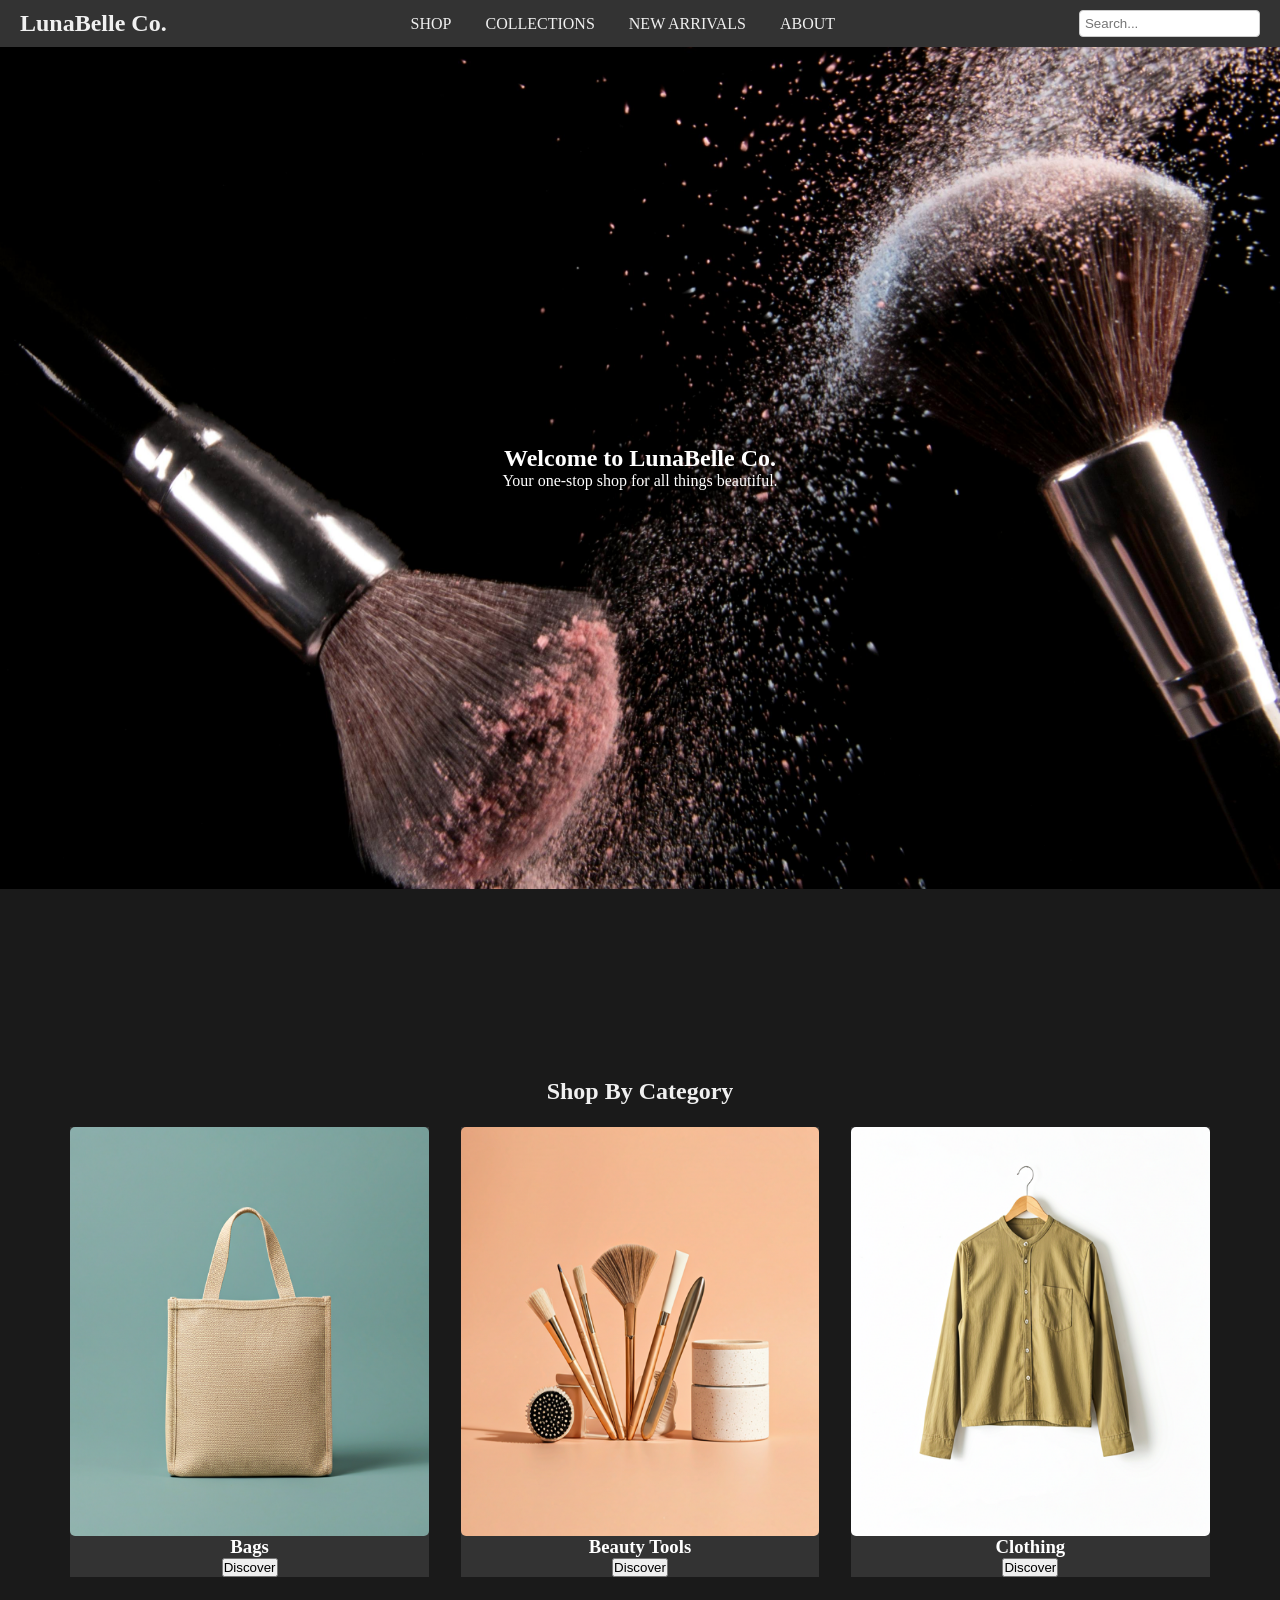
==== frontend/index.html @ 09c847c3 "Add initial HTML structure, styles, and images for LunaBelle Co. website" ====
<!DOCTYPE html>
<html lang="en">
<head>
    <meta charset="UTF-8">
    <meta name="viewport" content="width=device-width, initial-scale=1.0">
    <link rel="stylesheet" href="style.css">
    <title>LunaBelle Co.</title>
</head>
<body>

    <header>
        <nav>
            <div class="logo">LunaBelle Co.</div>
            <div class="navItems">
                <a href="#shop">SHOP</a>
                <a href="#">COLLECTIONS</a>
                <a href="#">NEW ARRIVALS</a>
                <a href="#">ABOUT</a>
            </div>
            <div class="searchCart">
                <div class="search">
                    <input type="text" placeholder="Search...">
                </div>

            </div>
        </nav>
    </header>
    <section id="hero-section">
        <h1>Welcome to LunaBelle Co.</h1>
        <p>Your one-stop shop for all things beautiful.</p>
    </section>
    <section id="shop">
        <div class="label">
            <h2>Shop By Category</h2>
        </div>
        <div class="categories">
            <div class="categoryCard1">
                <img src="src/category1.png" alt="">
                <div class="categoryDetails">
                    <h3>Bags</h3>
                    <button>Discover</button>

                </div>
            </div>
        
        
            <div class="categoryCard2">
                <img src="src/category2.png" alt="">
                <div class="categoryDetails">
                    <h3>Beauty Tools</h3>
                    <button>Discover</button>
                </div>
                

        </div>
       
            <div class="categoryCard3">
                <img src="src/category3.png" alt="">
                <div class="categoryDetails">
                    <h3>Clothing</h3>
                    <button>Discover</button>

                </div>
            </div>
        </div>
        
    </section>
    
</body>
</html>
---- frontend/style.css ----
*{
    margin: 0;
    padding: 0;
    box-sizing: border-box;
}
html{
    scroll-behavior: smooth;

}

header {
    background-color: #333;
    padding: 10px 20px;
    position: sticky;
    top: 0;
    z-index: 1000;
}

nav {
    display: flex;
    justify-content: space-between;
    align-items: center;
}

.logo {
    font-size: 24px;
    font-weight: bold;
    color: #f0f0f0;
}

.navItems a {
    margin: 0 15px;
    text-decoration: none;
    color: #f0f0f0;
}

.searchCart {
    display: flex;
    align-items: center;
}

.search input {
    padding: 5px;
    border: 1px solid #ccc;
    border-radius: 4px;
}
#hero-section {
    background-color: #f0f0f0;
    padding: 50px 20px;
    text-align: center;
    display: flex;
    flex-direction: column;
    justify-content: center;
    align-items: center;
    height: 93.5dvh;
    background-image: url(src/hero-bg.jpg);
    background-size: cover;
    background-position: center;
    color: white;
}
#shop{
    height: 100dvh;
    display: flex;
    flex-direction: column;
    flex-wrap: wrap;
    justify-content: center;
    align-items: center;
    background-color: #1A1A1A;
}
.label h2{
    color: #f0f0f0;
    display: flex;
    justify-content: start;
}
.categories{
    padding: 1.3rem;
    display: flex;
    align-items: center;
    justify-content: center;
    height: 55dvh;
    
}
.categoryCard1{
    display: flex;
    flex-direction: column;
    align-items: center;
    height: 50dvh;
    width: 28dvw;
    margin: 0 1rem;
    background-color: #333;
}
.categoryCard2{
    display: flex;
    align-items: center;
    flex-direction: column;
    height: 50dvh;
    width: 28dvw;
    margin: 0 1rem;
    background-color: #333;
}
.categoryCard3{
    display: flex;
    flex-direction: column;
    align-items: center;
    height: 50dvh;
    width: 28dvw;
    margin: 0 1rem;
    background-color: #333;
}
.categoryCard1 img, .categoryCard2 img, .categoryCard3 img{
    width: 28dvw;
    height: 60dvh;
    
   
    border-radius: 5px;
}
.categoryDetails{
    display: flex;
    flex-direction: column;
    align-items: center;
    justify-content: center;
    color: white;
    text-align: center;
    z-index: 10;
}
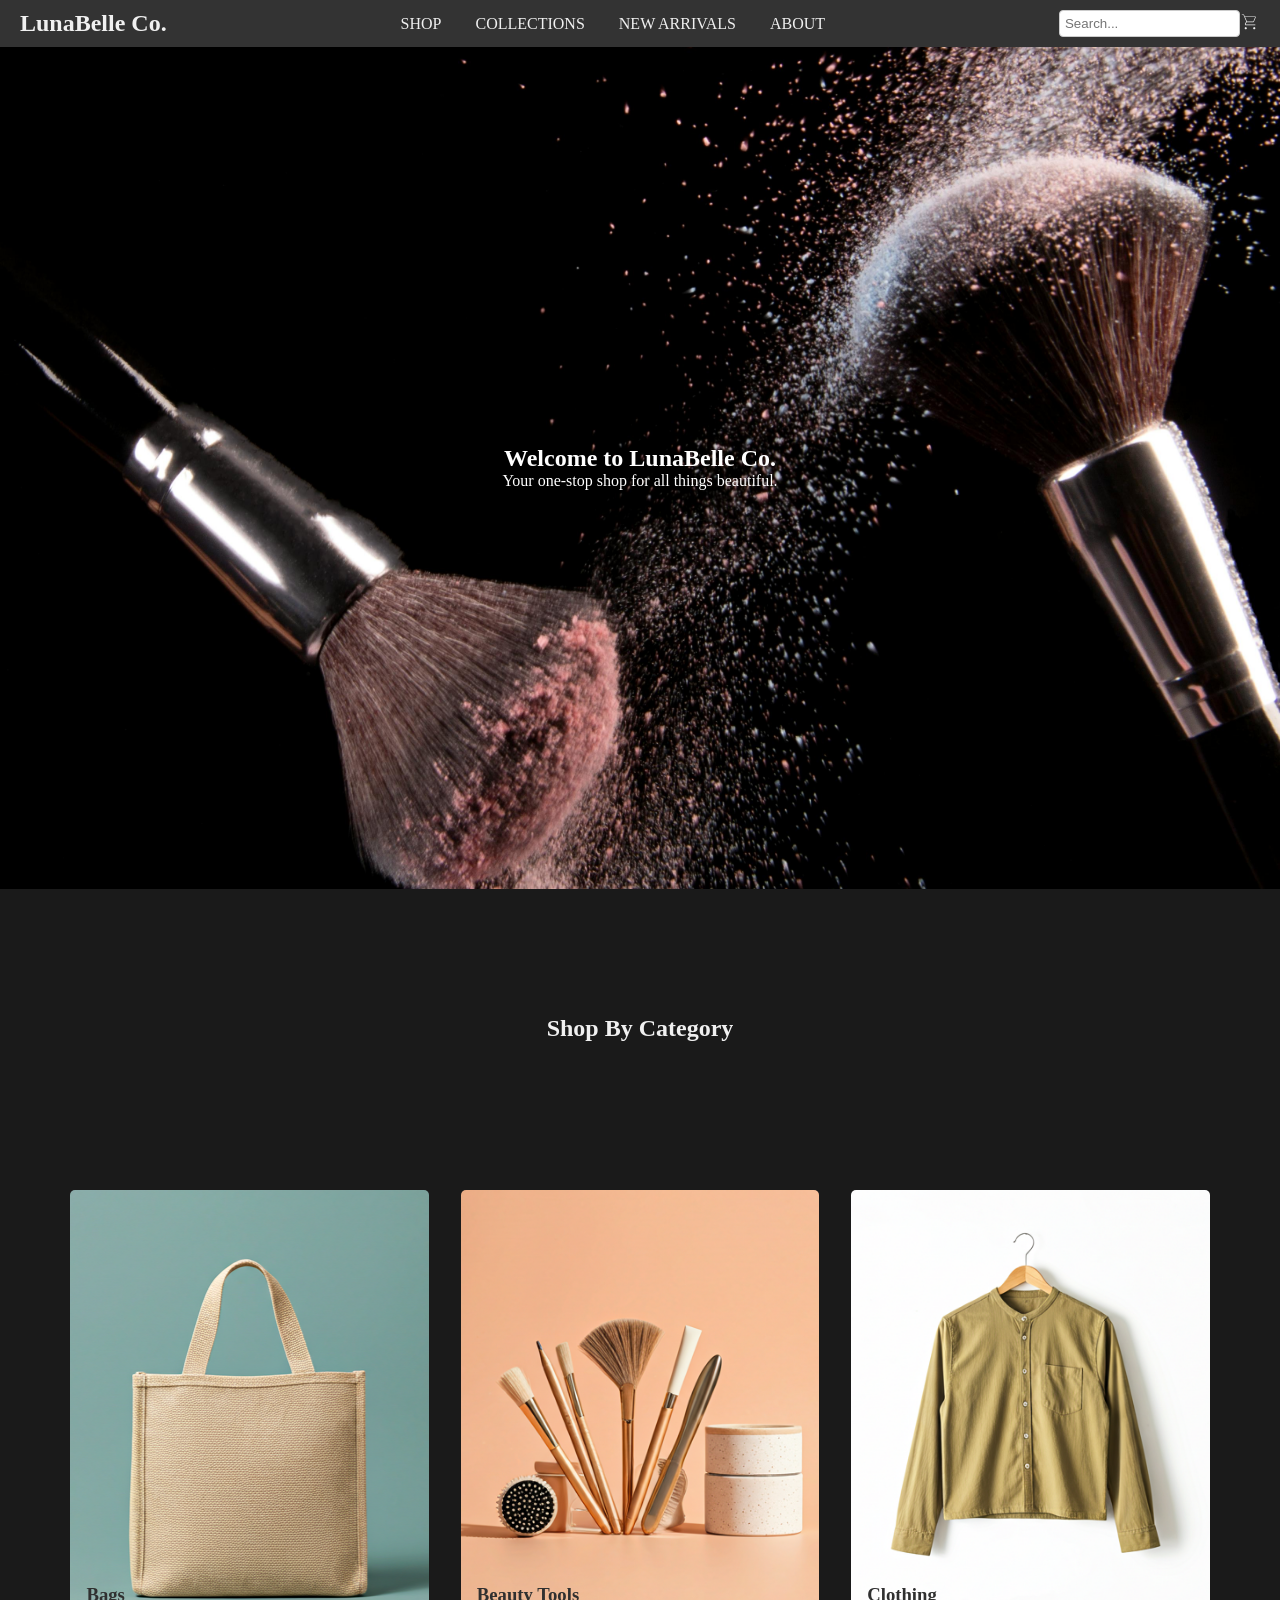
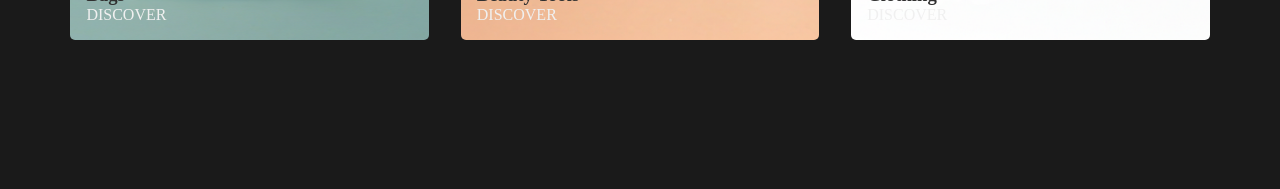
==== commit cc04a454: "categories" ====
--- a/frontend/index.html
+++ b/frontend/index.html
@@ -21,6 +21,7 @@
                 <div class="search">
                     <input type="text" placeholder="Search...">
                 </div>
+                <div class="cart"><img src="src/icons/cart.svg" alt=""></div>
 
             </div>
         </nav>
@@ -35,30 +36,30 @@
         </div>
         <div class="categories">
             <div class="categoryCard1">
-                <img src="src/category1.png" alt="">
+                <!--<img src="src/category1.png" alt="">-->
                 <div class="categoryDetails">
                     <h3>Bags</h3>
-                    <button>Discover</button>
+                    <a href="#">DISCOVER</a>
 
                 </div>
             </div>
         
         
             <div class="categoryCard2">
-                <img src="src/category2.png" alt="">
+                <!--<img src="src/category2.png" alt="">-->
                 <div class="categoryDetails">
                     <h3>Beauty Tools</h3>
-                    <button>Discover</button>
+                    <a href="#">DISCOVER</a>
                 </div>
                 
 
         </div>
        
             <div class="categoryCard3">
-                <img src="src/category3.png" alt="">
+                <!--<img src="src/category3.png" alt="">-->
                 <div class="categoryDetails">
                     <h3>Clothing</h3>
-                    <button>Discover</button>
+                    <a href="#">DISCOVER</a>
 
                 </div>
             </div>
--- a/frontend/style.css
+++ b/frontend/style.css
@@ -2,6 +2,48 @@
     margin: 0;
     padding: 0;
     box-sizing: border-box;
+}
+:root {
+    /* ===== PRIMARY BACKGROUND ===== */
+    --color-bg-main: #121212;
+    --color-bg-secondary: #1A1A1A;
+    --color-bg-card: #202020;
+
+    /* ===== TEXT COLORS ===== */
+    --color-text-primary: #F5F5F5;
+    --color-text-secondary: #CCCCCC;
+    --color-text-muted: #888888;
+
+    /* ===== BRAND COLORS ===== */
+    --color-primary: #B76E79;
+    /* Rose Gold */
+    --color-primary-light: #D8A7B1;
+    /* Dusty Pink */
+    --color-secondary: #A78BFA;
+    /* Lavender */
+
+    /* ===== ACCENTS ===== */
+    --color-accent-gold: #E5C07B;
+    /* Champagne Gold */
+    --color-accent-plum: #2A1E2F;
+
+    /* ===== UI ELEMENTS ===== */
+    --color-border: #2A2A2A;
+    --color-input-bg: #1A1A1A;
+    --color-hover: #2C2C2C;
+
+    /* ===== STATUS COLORS ===== */
+    --color-success: #4CAF50;
+    --color-error: #F44336;
+    --color-warning: #FFC107;
+
+    /* ===== SHADOWS ===== */
+    --shadow-soft: 0 4px 20px rgba(0, 0, 0, 0.4);
+    --shadow-glow: 0 0 10px rgba(183, 110, 121, 0.5);
+
+    /* ===== TRANSITIONS ===== */
+    --transition-fast: 0.2s ease;
+    --transition-smooth: 0.3s ease;
 }
 html{
     scroll-behavior: smooth;
@@ -63,7 +105,7 @@
     display: flex;
     flex-direction: column;
     flex-wrap: wrap;
-    justify-content: center;
+    justify-content: space-evenly;
     align-items: center;
     background-color: #1A1A1A;
 }
@@ -82,44 +124,70 @@
 }
 .categoryCard1{
     display: flex;
-    flex-direction: column;
-    align-items: center;
+    align-items: flex-end;
+    padding: 1rem;
     height: 50dvh;
     width: 28dvw;
     margin: 0 1rem;
     background-color: #333;
+    border-radius: 5px;
+    background-image: url(src/category1.png);
+    background-position: center;
+}
+.categoryCard1:hover {
+    transform: scale(1.05);
 }
 .categoryCard2{
     display: flex;
-    align-items: center;
-    flex-direction: column;
+    align-items: flex-end;
+    padding: 1rem;
     height: 50dvh;
     width: 28dvw;
     margin: 0 1rem;
     background-color: #333;
+    border-radius: 5px;
+    background-image: url(src/category2.png);
+    background-position: center;
+    background-size: cover;
 }
+.categoryCard2:hover {
+    transform: scale(1.05);
+}
+
 .categoryCard3{
     display: flex;
-    flex-direction: column;
-    align-items: center;
+    align-items: flex-end;
+    padding: 1rem;
     height: 50dvh;
     width: 28dvw;
     margin: 0 1rem;
     background-color: #333;
+    border-radius: 5px;
+    background-image: url(src/category3.png);
+    background-position: center;
+    background-size: cover;
 }
+.categoryCard3:hover {
+    transform: scale(1.05);
+}
+
 .categoryCard1 img, .categoryCard2 img, .categoryCard3 img{
     width: 28dvw;
     height: 60dvh;
-    
-   
     border-radius: 5px;
 }
 .categoryDetails{
     display: flex;
     flex-direction: column;
-    align-items: center;
-    justify-content: center;
-    color: white;
-    text-align: center;
+    align-items: start;
+    justify-content: end;
+    color: #303030;
+    text-align: start;
     z-index: 10;
+    font-size: 16px;
+}
+.categoryDetails a{
+    color: #f0f0f0;
+    text-decoration: none;
+
 }
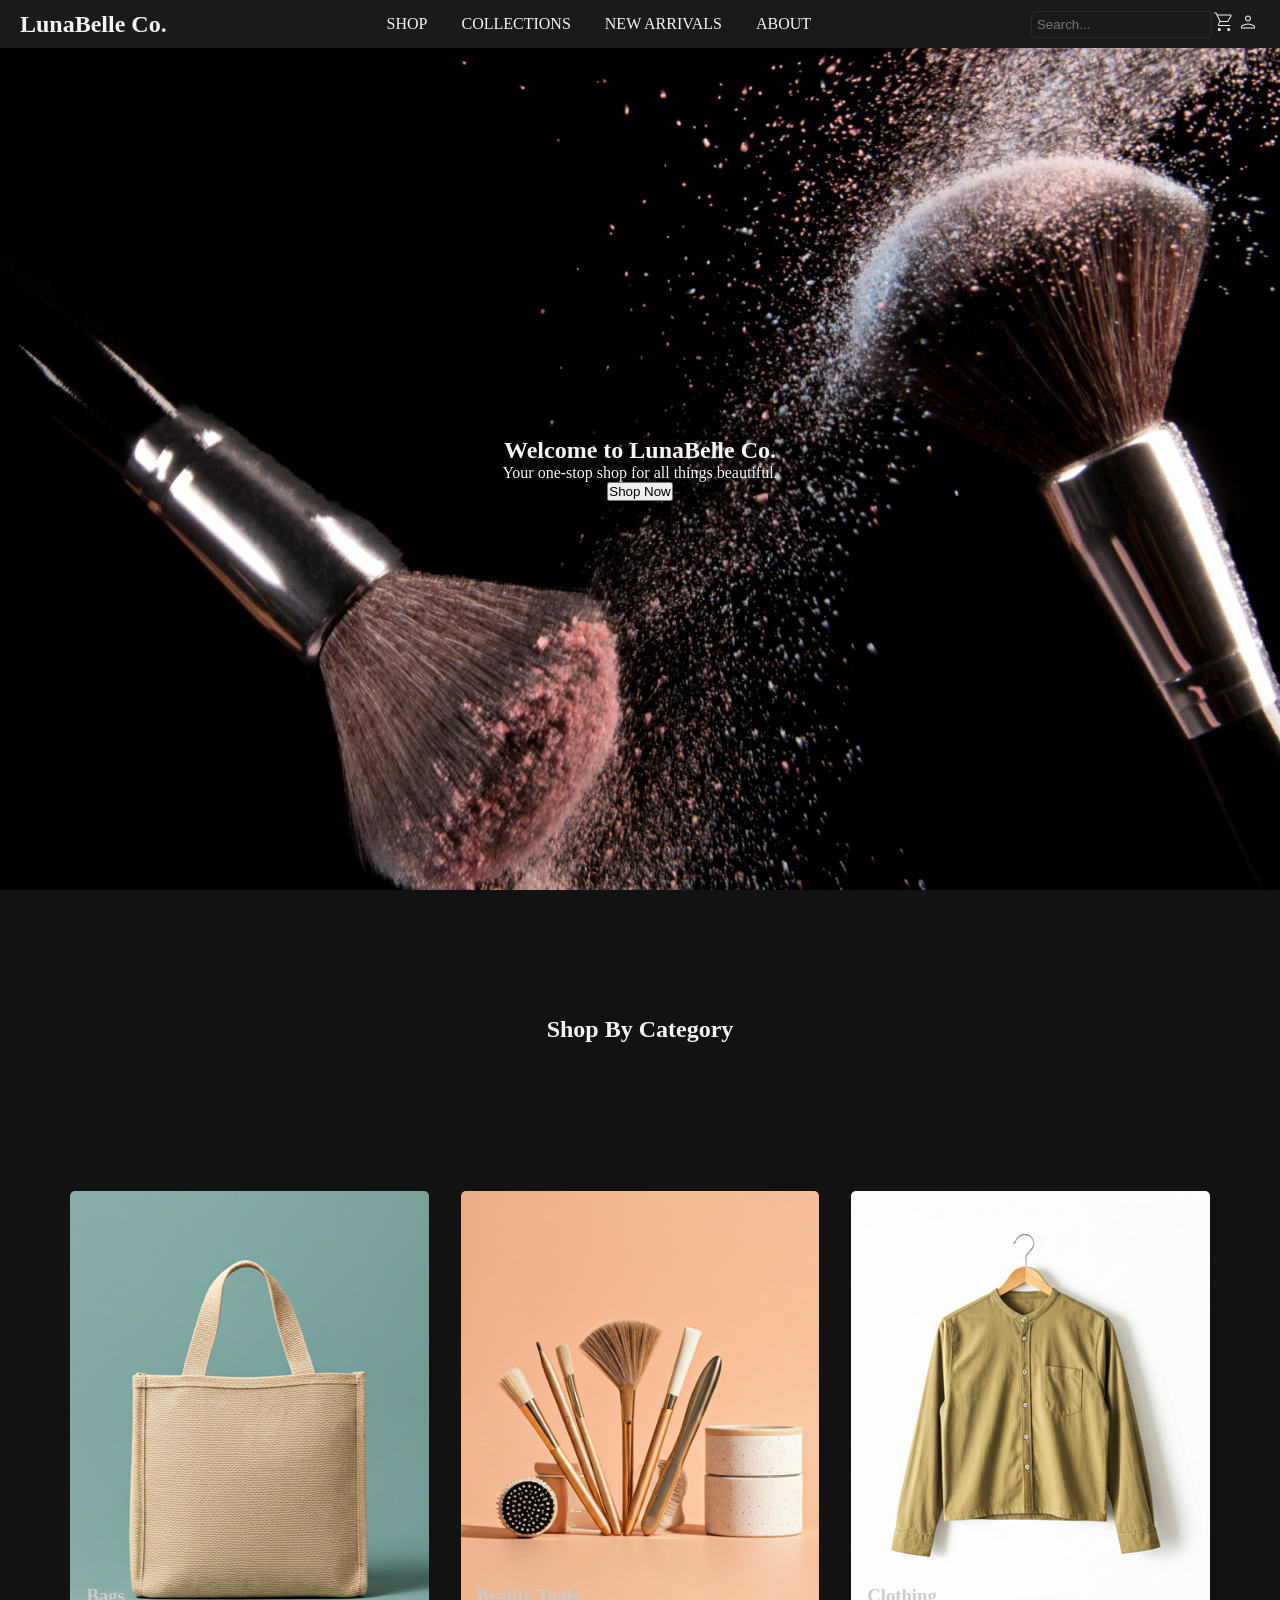
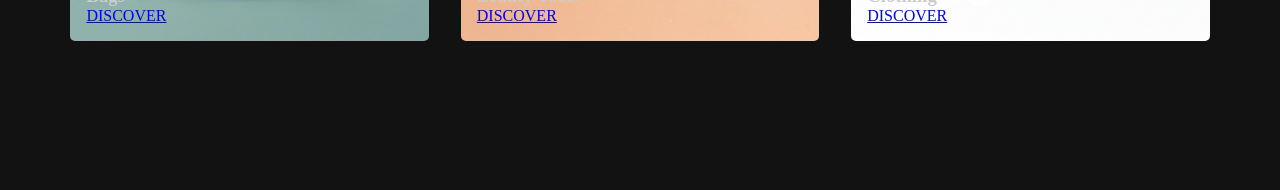
==== commit 8a137a5d: "Enhance navigation and user interface by adding profile and cart icons, a "Shop Now" button, and imp" ====
--- a/frontend/index.html
+++ b/frontend/index.html
@@ -21,7 +21,16 @@
                 <div class="search">
                     <input type="text" placeholder="Search...">
                 </div>
-                <div class="cart"><img src="src/icons/cart.svg" alt=""></div>
+                <div class="cart">
+                    <a href="#">
+                        <img src="src/icons/cart.svg" alt="">
+                    </a>
+                </div>
+                <div class="profile">
+                    <a href="#">
+                        <img src="src/icons/profile.svg" alt="">
+                    </a>
+                </div>
 
             </div>
         </nav>
@@ -29,6 +38,7 @@
     <section id="hero-section">
         <h1>Welcome to LunaBelle Co.</h1>
         <p>Your one-stop shop for all things beautiful.</p>
+        <button id="shopNow">Shop Now</button>
     </section>
     <section id="shop">
         <div class="label">
--- a/frontend/style.css
+++ b/frontend/style.css
@@ -1,8 +1,9 @@
-*{
+* {
     margin: 0;
     padding: 0;
     box-sizing: border-box;
 }
+
 :root {
     /* ===== PRIMARY BACKGROUND ===== */
     --color-bg-main: #121212;
@@ -42,16 +43,16 @@
     --shadow-glow: 0 0 10px rgba(183, 110, 121, 0.5);
 
     /* ===== TRANSITIONS ===== */
-    --transition-fast: 0.2s ease;
-    --transition-smooth: 0.3s ease;
-}
-html{
+    --transition-fast: 0.2s ease-in-out;
+    --transition-smooth: 0.3s ease-in-out;
+}
+
+html {
     scroll-behavior: smooth;
-
 }
 
 header {
-    background-color: #333;
+    background-color: var(--color-bg-secondary);
     padding: 10px 20px;
     position: sticky;
     top: 0;
@@ -67,13 +68,13 @@
 .logo {
     font-size: 24px;
     font-weight: bold;
-    color: #f0f0f0;
+    color: var(--color-text-primary);
 }
 
 .navItems a {
     margin: 0 15px;
     text-decoration: none;
-    color: #f0f0f0;
+    color: var(--color-text-primary);
 }
 
 .searchCart {
@@ -83,11 +84,14 @@
 
 .search input {
     padding: 5px;
-    border: 1px solid #ccc;
+    border: 1px solid var(--color-border);
     border-radius: 4px;
-}
+    background-color: var(--color-input-bg);
+    color: var(--color-text-primary);
+}
+
 #hero-section {
-    background-color: #f0f0f0;
+    background-color: var(--color-bg-main);
     padding: 50px 20px;
     text-align: center;
     display: flex;
@@ -98,96 +102,336 @@
     background-image: url(src/hero-bg.jpg);
     background-size: cover;
     background-position: center;
-    color: white;
-}
-#shop{
+    color: var(--color-text-primary);
+}
+
+#shop {
     height: 100dvh;
     display: flex;
     flex-direction: column;
     flex-wrap: wrap;
     justify-content: space-evenly;
     align-items: center;
-    background-color: #1A1A1A;
-}
-.label h2{
-    color: #f0f0f0;
+    background-color: var(--color-bg-main);
+}
+
+.label h2 {
+    color: var(--color-text-primary);
     display: flex;
     justify-content: start;
 }
-.categories{
+
+.categories {
     padding: 1.3rem;
     display: flex;
     align-items: center;
     justify-content: center;
     height: 55dvh;
-    
-}
-.categoryCard1{
+
+}
+
+.categoryCard1 {
     display: flex;
     align-items: flex-end;
     padding: 1rem;
     height: 50dvh;
     width: 28dvw;
     margin: 0 1rem;
-    background-color: #333;
+    background-color: var(--color-bg-card);
     border-radius: 5px;
     background-image: url(src/category1.png);
     background-position: center;
 }
+
 .categoryCard1:hover {
     transform: scale(1.05);
-}
-.categoryCard2{
+    transition: var(--transition-smooth);
+}
+
+.categoryCard2 {
     display: flex;
     align-items: flex-end;
     padding: 1rem;
     height: 50dvh;
     width: 28dvw;
     margin: 0 1rem;
-    background-color: #333;
+    background-color: var(--color-bg-card);
     border-radius: 5px;
     background-image: url(src/category2.png);
     background-position: center;
     background-size: cover;
 }
+
 .categoryCard2:hover {
     transform: scale(1.05);
-}
-
-.categoryCard3{
+    transition: var(--transition-smooth);
+}
+
+.categoryCard3 {
     display: flex;
     align-items: flex-end;
     padding: 1rem;
     height: 50dvh;
     width: 28dvw;
     margin: 0 1rem;
-    background-color: #333;
+    background-color: var(--color-bg-card);
     border-radius: 5px;
     background-image: url(src/category3.png);
     background-position: center;
     background-size: cover;
 }
+
 .categoryCard3:hover {
     transform: scale(1.05);
-}
-
-.categoryCard1 img, .categoryCard2 img, .categoryCard3 img{
+    transition: var(--transition-smooth);
+}
+
+.categoryCard1 img,
+.categoryCard2 img,
+.categoryCard3 img {
     width: 28dvw;
     height: 60dvh;
     border-radius: 5px;
 }
-.categoryDetails{
+
+.categoryDetails {
     display: flex;
     flex-direction: column;
     align-items: start;
     justify-content: end;
-    color: #303030;
+    color: var(--color-text-secondary);
     text-align: start;
     z-index: 10;
-    font-size: 16px;
+    font-size: 16 px;
+    * {
+        margin: 0;
+        padding: 0;
+        box-sizing: border-box;
+    }
+
+    :root {
+        /* ===== PRIMARY BACKGROUND ===== */
+        --color-bg-main: #121212;
+        --color-bg-secondary: #1A1A1A;
+        --color-bg-card: #202020;
+
+        /* ===== TEXT COLORS ===== */
+        --color-text-primary: #F5F5F5;
+        --color-text-secondary: #CCCCCC;
+        --color-text-muted: #888888;
+
+        /* ===== BRAND COLORS ===== */
+        --color-primary: #B76E79;
+        /* Rose Gold */
+        --color-primary-light: #D8A7B1;
+        /* Dusty Pink */
+        --color-secondary: #A78BFA;
+        /* Lavender */
+
+        /* ===== ACCENTS ===== */
+        --color-accent-gold: #E5C07B;
+        /* Champagne Gold */
+        --color-accent-plum: #2A1E2F;
+
+        /* ===== UI ELEMENTS ===== */
+        --color-border: #2A2A2A;
+        --color-input-bg: #1A1A1A;
+        --color-hover: #2C2C2C;
+
+        /* ===== STATUS COLORS ===== */
+        --color-success: #4CAF50;
+        --color-error: #F44336;
+        --color-warning: #FFC107;
+
+        /* ===== SHADOWS ===== */
+        --shadow-soft: 0 4px 20px rgba(0, 0, 0, 0.4);
+        --shadow-glow: 0 0 10px rgba(183, 110, 121, 0.5);
+
+        /* ===== TRANSITIONS ===== */
+        --transition-fast: 0.2s ease-in-out;
+        --transition-smooth: 0.3s ease-in-out;
+    }
+
+    
+    html {
+        scroll-behavior: smooth;
+    }
+
+    header {
+        background-color: var(--color-bg-secondary);
+        padding: 10px 20px;
+        position: sticky;
+        top: 0;
+        z-index: 1000;
+    }
+
+    nav {
+        display: flex;
+        justify-content: space-between;
+        align-items: center;
+        width: 100%;
+    }
+
+    .logo {
+        font-size: 24px;
+        font-weight: bold;
+        color: var(--color-text-primary);
+    }
+
+    .navItems a {
+        margin: 0 15px;
+        text-decoration: none;
+        color: var(--color-text-primary);
+    }
+
+    .searchCart {
+        display: flex;
+        align-items: center;
+        justify-content: center;
+       
+    }
+    
+
+    .search input {
+        padding: 5px;
+        border: 1px solid var(--color-border);
+        border-radius: 4px;
+        background-color: var(--color-input-bg);
+        color: var(--color-text-primary);
+        width: 200px;
+    }
+
+    #hero-section {
+        background-color: var(--color-bg-main);
+        padding: 50px 20px;
+        text-align: center;
+        display: flex;
+        flex-direction: column;
+        justify-content: center;
+        align-items: center;
+        height: 93.5dvh;
+        background-image: url(src/hero-bg.jpg);
+        background-size: cover;
+        background-position: center;
+        color: var(--color-text-primary);
+    }
+    #shopNow{
+        background-color: var(--color-accent-gold);
+        color: var(--color-text-primary);
+        border: none;
+        border-radius: 5px;
+        padding: 12px 24px;
+        font-size: 16px;
+        cursor: pointer;
+        transition: background-color var(--transition-fast);
+    }
+
+    #shopNow:hover {
+        background-color: var(--color-primary-light);
+    }
+
+    #shop {
+        height: 100dvh;
+        display: flex;
+        flex-direction: column;
+        flex-wrap: wrap;
+        justify-content: space-evenly;
+        align-items: center;
+        background-color: var(--color-bg-main);
+    }
+
+    .label h2 {
+        color: var(--color-text-primary);
+        display: flex;
+        justify-content: start;
+    }
+
+    .categories {
+        padding: 1.3rem;
+        display: flex;
+        align-items: center;
+        justify-content: center;
+        height: 55dvh;
+
+    }
+
+    .categoryCard1 {
+        display: flex;
+        align-items: flex-end;
+        padding: 1rem;
+        height: 50dvh;
+        width: 28dvw;
+        margin: 0 1rem;
+        background-color: var(--color-bg-card);
+        border-radius: 5px;
+        background-image: url(src/category1.png);
+        background-position: center;
+    }
+
+    .categoryCard1:hover {
+        transform: scale(1.05);
+        transition: var(--transition-smooth);
+    }
+
+    .categoryCard2 {
+        display: flex;
+        align-items: flex-end;
+        padding: 1rem;
+        height: 50dvh;
+        width: 28dvw;
+        margin: 0 1rem;
+        background-color: var(--color-bg-card);
+        border-radius: 5px;
+        background-image: url(src/category2.png);
+        background-position: center;
+        background-size: cover;
+    }
+
+    .categoryCard2:hover {
+        transform: scale(1.05);
+        transition: var(--transition-smooth);
+    }
+
+    .categoryCard3 {
+        display: flex;
+        align-items: flex-end;
+        padding: 1rem;
+        height: 50dvh;
+        width: 28dvw;
+        margin: 0 1rem;
+        background-color: var(--color-bg-card);
+        border-radius: 5px;
+        background-image: url(src/category3.png);
+        background-position: center;
+        background-size: cover;
+    }
+
+    .categoryCard3:hover {
+        transform: scale(1.05);
+        transition: var(--transition-smooth);
+    }
+
+    .categoryCard1 img,
+    .categoryCard2 img,
+    .categoryCard3 img {
+        width: 28dvw;
+        height: 60dvh;
+        border-radius: 5px;
+    }
+
+    .categoryDetails {
+        display: flex;
+        flex-direction: column;
+        align-items: start;
+        justify-content: end;
+        color: var(--color-text-secondary);
+        text-align: start;
+        z-index: 10;
+        font-size: 16px;
 }
 .categoryDetails a{
-    color: #f0f0f0;
+    color: var(--color-text-muted);
     text-decoration: none;
 
+}
 }
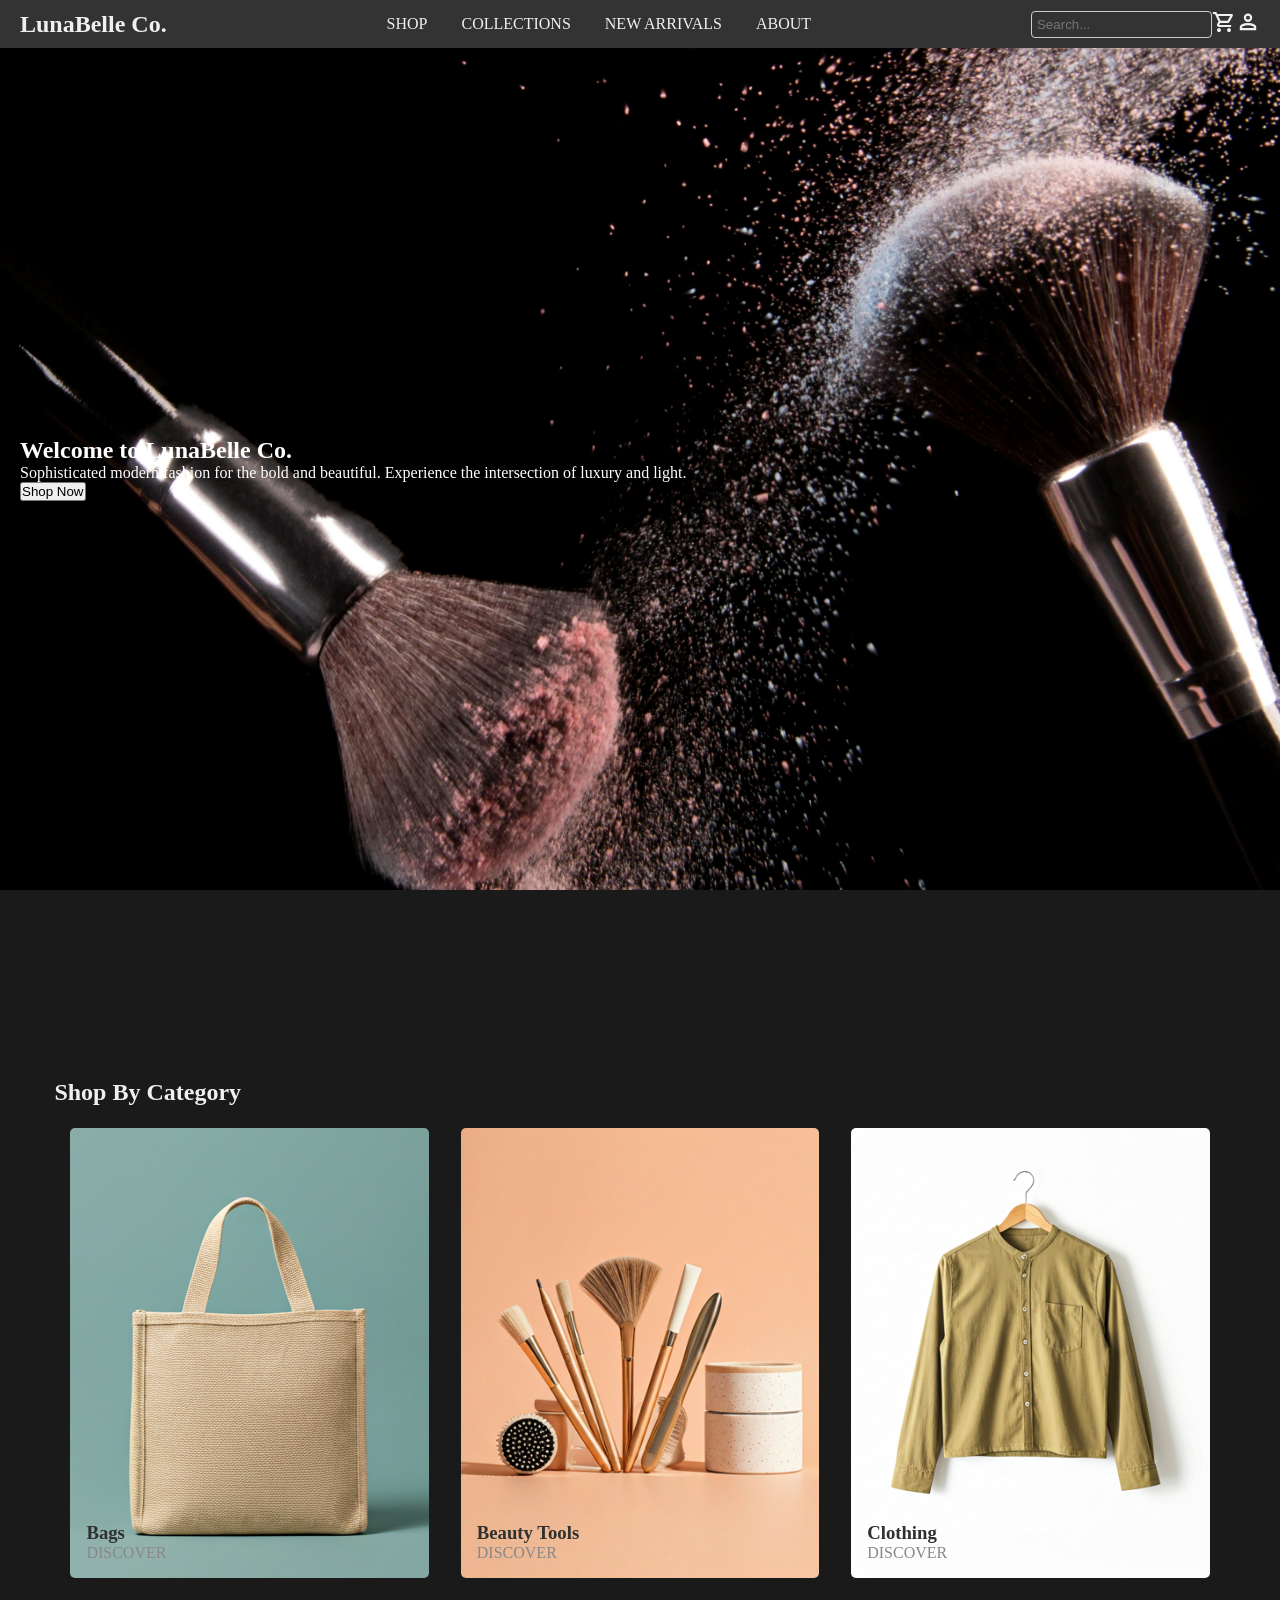
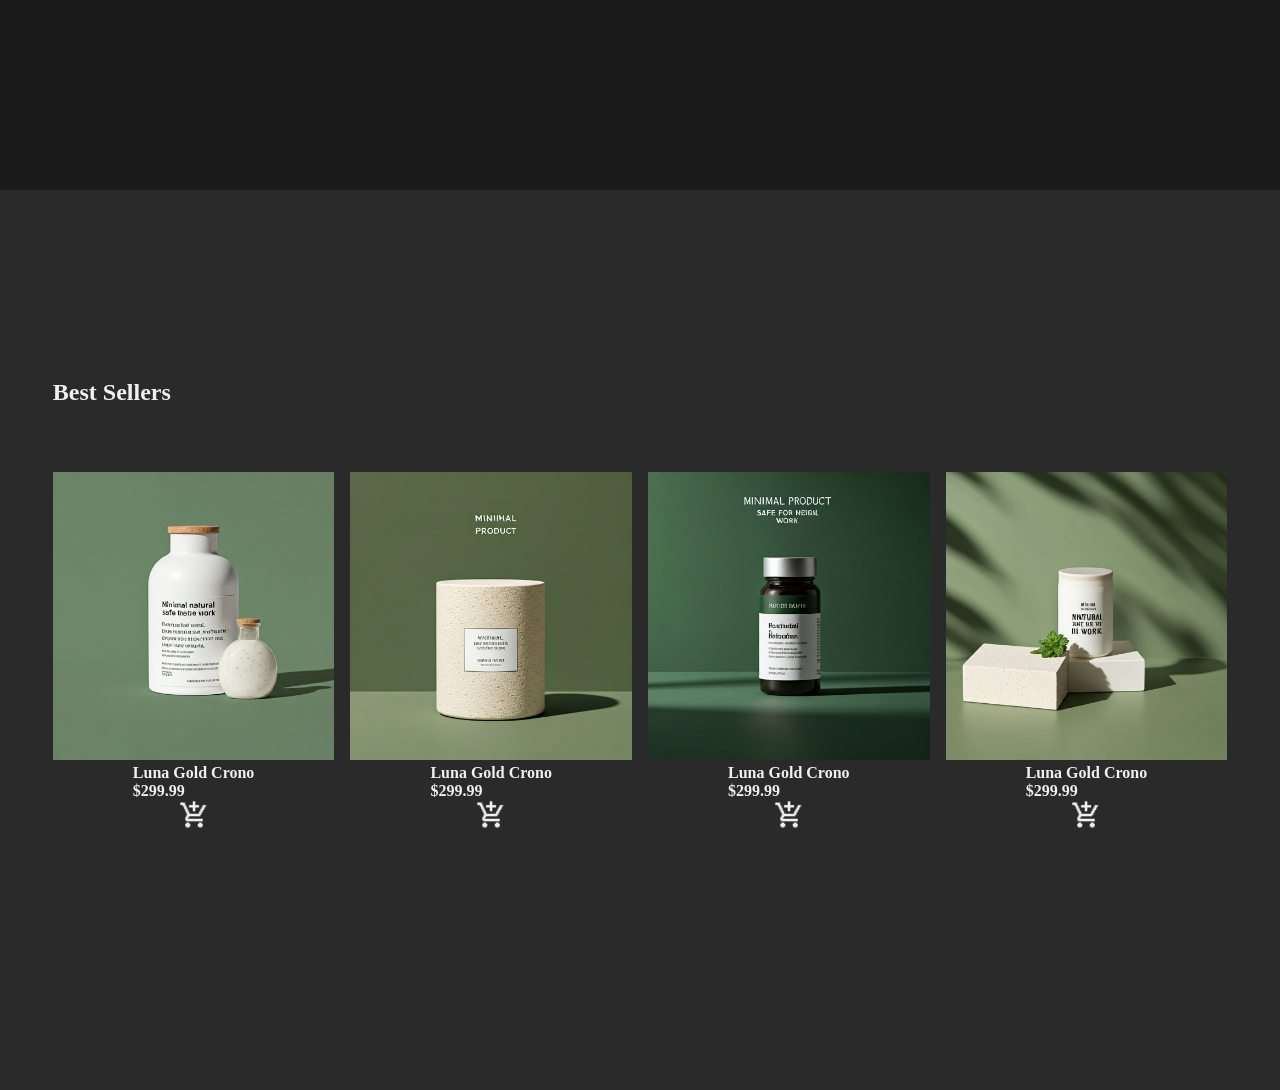
==== commit cd9110b8: "Add add-cart icon image to the project - Introduced a new PNG image for the add-cart icon located in" ====
--- a/frontend/index.html
+++ b/frontend/index.html
@@ -21,60 +21,130 @@
                 <div class="search">
                     <input type="text" placeholder="Search...">
                 </div>
-                <div class="cart">
-                    <a href="#">
-                        <img src="src/icons/cart.svg" alt="">
-                    </a>
-                </div>
-                <div class="profile">
-                    <a href="#">
-                        <img src="src/icons/profile.svg" alt="">
-                    </a>
-                </div>
+                <a href="#cart">
+                    <img src="src/icons/cart.svg" alt="">
+                </a>
+                <a href="#">
+                    <img src="src/icons/profile.svg" alt="">
+                </a>
 
             </div>
         </nav>
     </header>
     <section id="hero-section">
-        <h1>Welcome to LunaBelle Co.</h1>
-        <p>Your one-stop shop for all things beautiful.</p>
+        <div class="hero-content"><h1>Welcome to LunaBelle Co.</h1>
+        <p>Sophisticated modern fashion for the bold and beautiful. Experience the intersection of luxury and light.</p>
+        </div>
         <button id="shopNow">Shop Now</button>
     </section>
     <section id="shop">
         <div class="label">
             <h2>Shop By Category</h2>
-        </div>
-        <div class="categories">
-            <div class="categoryCard1">
-                <!--<img src="src/category1.png" alt="">-->
-                <div class="categoryDetails">
-                    <h3>Bags</h3>
-                    <a href="#">DISCOVER</a>
-
+            <div class="categories">
+                <div class="categoryCard1">
+                    <!--<img src="src/category1.png" alt="">-->
+                    <div class="categoryDetails">
+                        <h3>Bags</h3>
+                        <a href="#">DISCOVER</a>
+            
+                    </div>
                 </div>
-            </div>
-        
-        
-            <div class="categoryCard2">
-                <!--<img src="src/category2.png" alt="">-->
-                <div class="categoryDetails">
-                    <h3>Beauty Tools</h3>
-                    <a href="#">DISCOVER</a>
+            
+            
+                <div class="categoryCard2">
+                    <!--<img src="src/category2.png" alt="">-->
+                    <div class="categoryDetails">
+                        <h3>Beauty Tools</h3>
+                        <a href="#">DISCOVER</a>
+                    </div>
+            
+            
                 </div>
-                
-
-        </div>
-       
-            <div class="categoryCard3">
-                <!--<img src="src/category3.png" alt="">-->
-                <div class="categoryDetails">
-                    <h3>Clothing</h3>
-                    <a href="#">DISCOVER</a>
-
+            
+                <div class="categoryCard3">
+                    <!--<img src="src/category3.png" alt="">-->
+                    <div class="categoryDetails">
+                        <h3>Clothing</h3>
+                        <a href="#">DISCOVER</a>
+            
+                    </div>
                 </div>
             </div>
         </div>
         
+        
+    </section>
+    <section id="bestSeller">
+        <div class="label">
+            <h2>Best Sellers</h2>
+            <div class="best-sellers">
+                <div class="bestProduct">
+                    <div class="bestimg">
+                        <img src="src/best1.png" alt="">
+                    </div>
+                    <div class="bestdetails">
+                        <div class="title">
+                            <p>Luna Gold Crono</p>
+                        </div>
+                        <div class="price">
+                            <p>$299.99</p>
+                        </div>
+                    </div>
+                    <div class="addToCart">
+                        <button id="cartbtn"><img src="src/icons/add-cart.png" alt=""></button>
+                    </div>
+                </div>
+                
+                <div class="bestProduct">
+                    <div class="bestimg">
+                        <img src="src/best2.png" alt="">
+                    </div>
+                    <div class="bestdetails">
+                        <div class="title">
+                            <p>Luna Gold Crono</p>
+                        </div>
+                        <div class="price">
+                            <p>$299.99</p>
+                        </div>
+                    </div>
+                    <div class="addToCart">
+                        <button id="cartbtn"><img src="src/icons/add-cart.png" alt=""></button>
+                    </div>
+                </div>
+                <div class="bestProduct">
+                    <div class="bestimg">
+                        <img src="src/best3.png" alt="">
+                    </div>
+                    <div class="bestdetails">
+                        <div class="title">
+                            <p>Luna Gold Crono</p>
+                        </div>
+                        <div class="price">
+                            <p>$299.99</p>
+                        </div>
+                    </div>
+                    <div class="addToCart">
+                        <button id="cartbtn"><img src="src/icons/add-cart.png" alt=""></button>
+                    </div>
+                </div>
+                <div class="bestProduct">
+                    <div class="bestimg">
+                        <img src="src/best4.png" alt="">
+                    </div>
+                    <div class="bestdetails">
+                        <div class="title">
+                            <p>Luna Gold Crono</p>
+                        </div>
+                        <div class="price">
+                            <p>$299.99</p>
+                        </div>
+                    </div>
+                    <div class="addToCart">
+                        <button id="cartbtn"><img src="src/icons/add-cart.png" alt=""></button>
+                    </div>
+                </div>
+            </div>
+        </div>
     </section>
     
 </body>
--- a/frontend/style.css
+++ b/frontend/style.css
@@ -1,9 +1,11 @@
-* {
+*{
     margin: 0;
     padding: 0;
     box-sizing: border-box;
 }
-
+body{
+    background-color: #1A1A1A;
+}
 :root {
     /* ===== PRIMARY BACKGROUND ===== */
     --color-bg-main: #121212;
@@ -46,13 +48,13 @@
     --transition-fast: 0.2s ease-in-out;
     --transition-smooth: 0.3s ease-in-out;
 }
-
-html {
+html{
     scroll-behavior: smooth;
+
 }
 
 header {
-    background-color: var(--color-bg-secondary);
+    background-color: #333;
     padding: 10px 20px;
     position: sticky;
     top: 0;
@@ -68,13 +70,13 @@
 .logo {
     font-size: 24px;
     font-weight: bold;
-    color: var(--color-text-primary);
+    color: #f0f0f0;
 }
 
 .navItems a {
     margin: 0 15px;
     text-decoration: none;
-    color: var(--color-text-primary);
+    color: #f0f0f0;
 }
 
 .searchCart {
@@ -84,354 +86,157 @@
 
 .search input {
     padding: 5px;
-    border: 1px solid var(--color-border);
+    border: 1px solid #ccc;
     border-radius: 4px;
-    background-color: var(--color-input-bg);
-    color: var(--color-text-primary);
-}
-
+    background-color: transparent;
+}
 #hero-section {
-    background-color: var(--color-bg-main);
+    background-color: #f0f0f0;
     padding: 50px 20px;
-    text-align: center;
-    display: flex;
-    flex-direction: column;
-    justify-content: center;
-    align-items: center;
+    display: flex;
+    flex-direction: column;
+    align-items: start;
+    justify-content: center;
     height: 93.5dvh;
     background-image: url(src/hero-bg.jpg);
     background-size: cover;
     background-position: center;
-    color: var(--color-text-primary);
-}
-
-#shop {
+    color: white;
+}
+#shop{
     height: 100dvh;
     display: flex;
     flex-direction: column;
     flex-wrap: wrap;
     justify-content: space-evenly;
     align-items: center;
-    background-color: var(--color-bg-main);
-}
-
-.label h2 {
-    color: var(--color-text-primary);
+    background-color: #1A1A1A;
+}
+.label h2{
+    color: #f0f0f0;
     display: flex;
     justify-content: start;
 }
-
-.categories {
-    padding: 1.3rem;
+.categories{
+    height: 100dvh;
     display: flex;
     align-items: center;
     justify-content: center;
     height: 55dvh;
-
-}
-
-.categoryCard1 {
+    
+}
+.categoryCard1{
     display: flex;
     align-items: flex-end;
     padding: 1rem;
     height: 50dvh;
     width: 28dvw;
     margin: 0 1rem;
-    background-color: var(--color-bg-card);
+    background-color: #333;
     border-radius: 5px;
     background-image: url(src/category1.png);
     background-position: center;
 }
-
 .categoryCard1:hover {
     transform: scale(1.05);
     transition: var(--transition-smooth);
 }
-
-.categoryCard2 {
+.categoryCard2{
     display: flex;
     align-items: flex-end;
     padding: 1rem;
     height: 50dvh;
     width: 28dvw;
     margin: 0 1rem;
-    background-color: var(--color-bg-card);
+    background-color: #333;
     border-radius: 5px;
     background-image: url(src/category2.png);
     background-position: center;
     background-size: cover;
 }
-
 .categoryCard2:hover {
     transform: scale(1.05);
     transition: var(--transition-smooth);
 }
 
-.categoryCard3 {
+.categoryCard3{
     display: flex;
     align-items: flex-end;
     padding: 1rem;
     height: 50dvh;
     width: 28dvw;
     margin: 0 1rem;
-    background-color: var(--color-bg-card);
+    background-color: #333;
     border-radius: 5px;
     background-image: url(src/category3.png);
     background-position: center;
     background-size: cover;
 }
-
 .categoryCard3:hover {
     transform: scale(1.05);
     transition: var(--transition-smooth);
 }
 
-.categoryCard1 img,
-.categoryCard2 img,
-.categoryCard3 img {
+.categoryCard1 img, .categoryCard2 img, .categoryCard3 img{
     width: 28dvw;
     height: 60dvh;
     border-radius: 5px;
 }
-
-.categoryDetails {
+.categoryDetails{
     display: flex;
     flex-direction: column;
     align-items: start;
     justify-content: end;
-    color: var(--color-text-secondary);
+    color: #303030;
     text-align: start;
     z-index: 10;
-    font-size: 16 px;
-    * {
-        margin: 0;
-        padding: 0;
-        box-sizing: border-box;
-    }
-
-    :root {
-        /* ===== PRIMARY BACKGROUND ===== */
-        --color-bg-main: #121212;
-        --color-bg-secondary: #1A1A1A;
-        --color-bg-card: #202020;
-
-        /* ===== TEXT COLORS ===== */
-        --color-text-primary: #F5F5F5;
-        --color-text-secondary: #CCCCCC;
-        --color-text-muted: #888888;
-
-        /* ===== BRAND COLORS ===== */
-        --color-primary: #B76E79;
-        /* Rose Gold */
-        --color-primary-light: #D8A7B1;
-        /* Dusty Pink */
-        --color-secondary: #A78BFA;
-        /* Lavender */
-
-        /* ===== ACCENTS ===== */
-        --color-accent-gold: #E5C07B;
-        /* Champagne Gold */
-        --color-accent-plum: #2A1E2F;
-
-        /* ===== UI ELEMENTS ===== */
-        --color-border: #2A2A2A;
-        --color-input-bg: #1A1A1A;
-        --color-hover: #2C2C2C;
-
-        /* ===== STATUS COLORS ===== */
-        --color-success: #4CAF50;
-        --color-error: #F44336;
-        --color-warning: #FFC107;
-
-        /* ===== SHADOWS ===== */
-        --shadow-soft: 0 4px 20px rgba(0, 0, 0, 0.4);
-        --shadow-glow: 0 0 10px rgba(183, 110, 121, 0.5);
-
-        /* ===== TRANSITIONS ===== */
-        --transition-fast: 0.2s ease-in-out;
-        --transition-smooth: 0.3s ease-in-out;
-    }
-
-    
-    html {
-        scroll-behavior: smooth;
-    }
-
-    header {
-        background-color: var(--color-bg-secondary);
-        padding: 10px 20px;
-        position: sticky;
-        top: 0;
-        z-index: 1000;
-    }
-
-    nav {
-        display: flex;
-        justify-content: space-between;
-        align-items: center;
-        width: 100%;
-    }
-
-    .logo {
-        font-size: 24px;
-        font-weight: bold;
-        color: var(--color-text-primary);
-    }
-
-    .navItems a {
-        margin: 0 15px;
-        text-decoration: none;
-        color: var(--color-text-primary);
-    }
-
-    .searchCart {
-        display: flex;
-        align-items: center;
-        justify-content: center;
-       
-    }
-    
-
-    .search input {
-        padding: 5px;
-        border: 1px solid var(--color-border);
-        border-radius: 4px;
-        background-color: var(--color-input-bg);
-        color: var(--color-text-primary);
-        width: 200px;
-    }
-
-    #hero-section {
-        background-color: var(--color-bg-main);
-        padding: 50px 20px;
-        text-align: center;
-        display: flex;
-        flex-direction: column;
-        justify-content: center;
-        align-items: center;
-        height: 93.5dvh;
-        background-image: url(src/hero-bg.jpg);
-        background-size: cover;
-        background-position: center;
-        color: var(--color-text-primary);
-    }
-    #shopNow{
-        background-color: var(--color-accent-gold);
-        color: var(--color-text-primary);
-        border: none;
-        border-radius: 5px;
-        padding: 12px 24px;
-        font-size: 16px;
-        cursor: pointer;
-        transition: background-color var(--transition-fast);
-    }
-
-    #shopNow:hover {
-        background-color: var(--color-primary-light);
-    }
-
-    #shop {
-        height: 100dvh;
-        display: flex;
-        flex-direction: column;
-        flex-wrap: wrap;
-        justify-content: space-evenly;
-        align-items: center;
-        background-color: var(--color-bg-main);
-    }
-
-    .label h2 {
-        color: var(--color-text-primary);
-        display: flex;
-        justify-content: start;
-    }
-
-    .categories {
-        padding: 1.3rem;
-        display: flex;
-        align-items: center;
-        justify-content: center;
-        height: 55dvh;
-
-    }
-
-    .categoryCard1 {
-        display: flex;
-        align-items: flex-end;
-        padding: 1rem;
-        height: 50dvh;
-        width: 28dvw;
-        margin: 0 1rem;
-        background-color: var(--color-bg-card);
-        border-radius: 5px;
-        background-image: url(src/category1.png);
-        background-position: center;
-    }
-
-    .categoryCard1:hover {
-        transform: scale(1.05);
-        transition: var(--transition-smooth);
-    }
-
-    .categoryCard2 {
-        display: flex;
-        align-items: flex-end;
-        padding: 1rem;
-        height: 50dvh;
-        width: 28dvw;
-        margin: 0 1rem;
-        background-color: var(--color-bg-card);
-        border-radius: 5px;
-        background-image: url(src/category2.png);
-        background-position: center;
-        background-size: cover;
-    }
-
-    .categoryCard2:hover {
-        transform: scale(1.05);
-        transition: var(--transition-smooth);
-    }
-
-    .categoryCard3 {
-        display: flex;
-        align-items: flex-end;
-        padding: 1rem;
-        height: 50dvh;
-        width: 28dvw;
-        margin: 0 1rem;
-        background-color: var(--color-bg-card);
-        border-radius: 5px;
-        background-image: url(src/category3.png);
-        background-position: center;
-        background-size: cover;
-    }
-
-    .categoryCard3:hover {
-        transform: scale(1.05);
-        transition: var(--transition-smooth);
-    }
-
-    .categoryCard1 img,
-    .categoryCard2 img,
-    .categoryCard3 img {
-        width: 28dvw;
-        height: 60dvh;
-        border-radius: 5px;
-    }
-
-    .categoryDetails {
-        display: flex;
-        flex-direction: column;
-        align-items: start;
-        justify-content: end;
-        color: var(--color-text-secondary);
-        text-align: start;
-        z-index: 10;
-        font-size: 16px;
+    font-size: 16px;
 }
 .categoryDetails a{
     color: var(--color-text-muted);
     text-decoration: none;
 
 }
+#bestSeller{
+    height: 100dvh;
+    display: flex;
+    flex-direction: column;
+    flex-wrap: wrap;
+    justify-content: space-evenly;
+    align-items: center;
+    background-color: #2A2A2A;
+}
+.best-sellers{
+    display: flex;
+    align-items: center;
+    justify-content: center;
+    height: 55dvh;
+    gap: 1rem;
+}
+.bestProduct{
+    display: flex;
+    flex-direction: column;
+    justify-content: center;
+    align-items: center;
+}
+.bestProduct img{
+    width: 22dvw;
+    height: 32dvh;
+}
+.bestdetails{
+    display: flex;
+    flex-direction: column;
+    justify-content: center;
+    align-items: start;
+    color: #f0f0f0;
+    font-weight: bold;
+}
+#cartbtn{
+    background-color: transparent;
+    border: none;
+
+}
+#cartbtn img{
+    width: 30px;
+    height: 30px;
 }
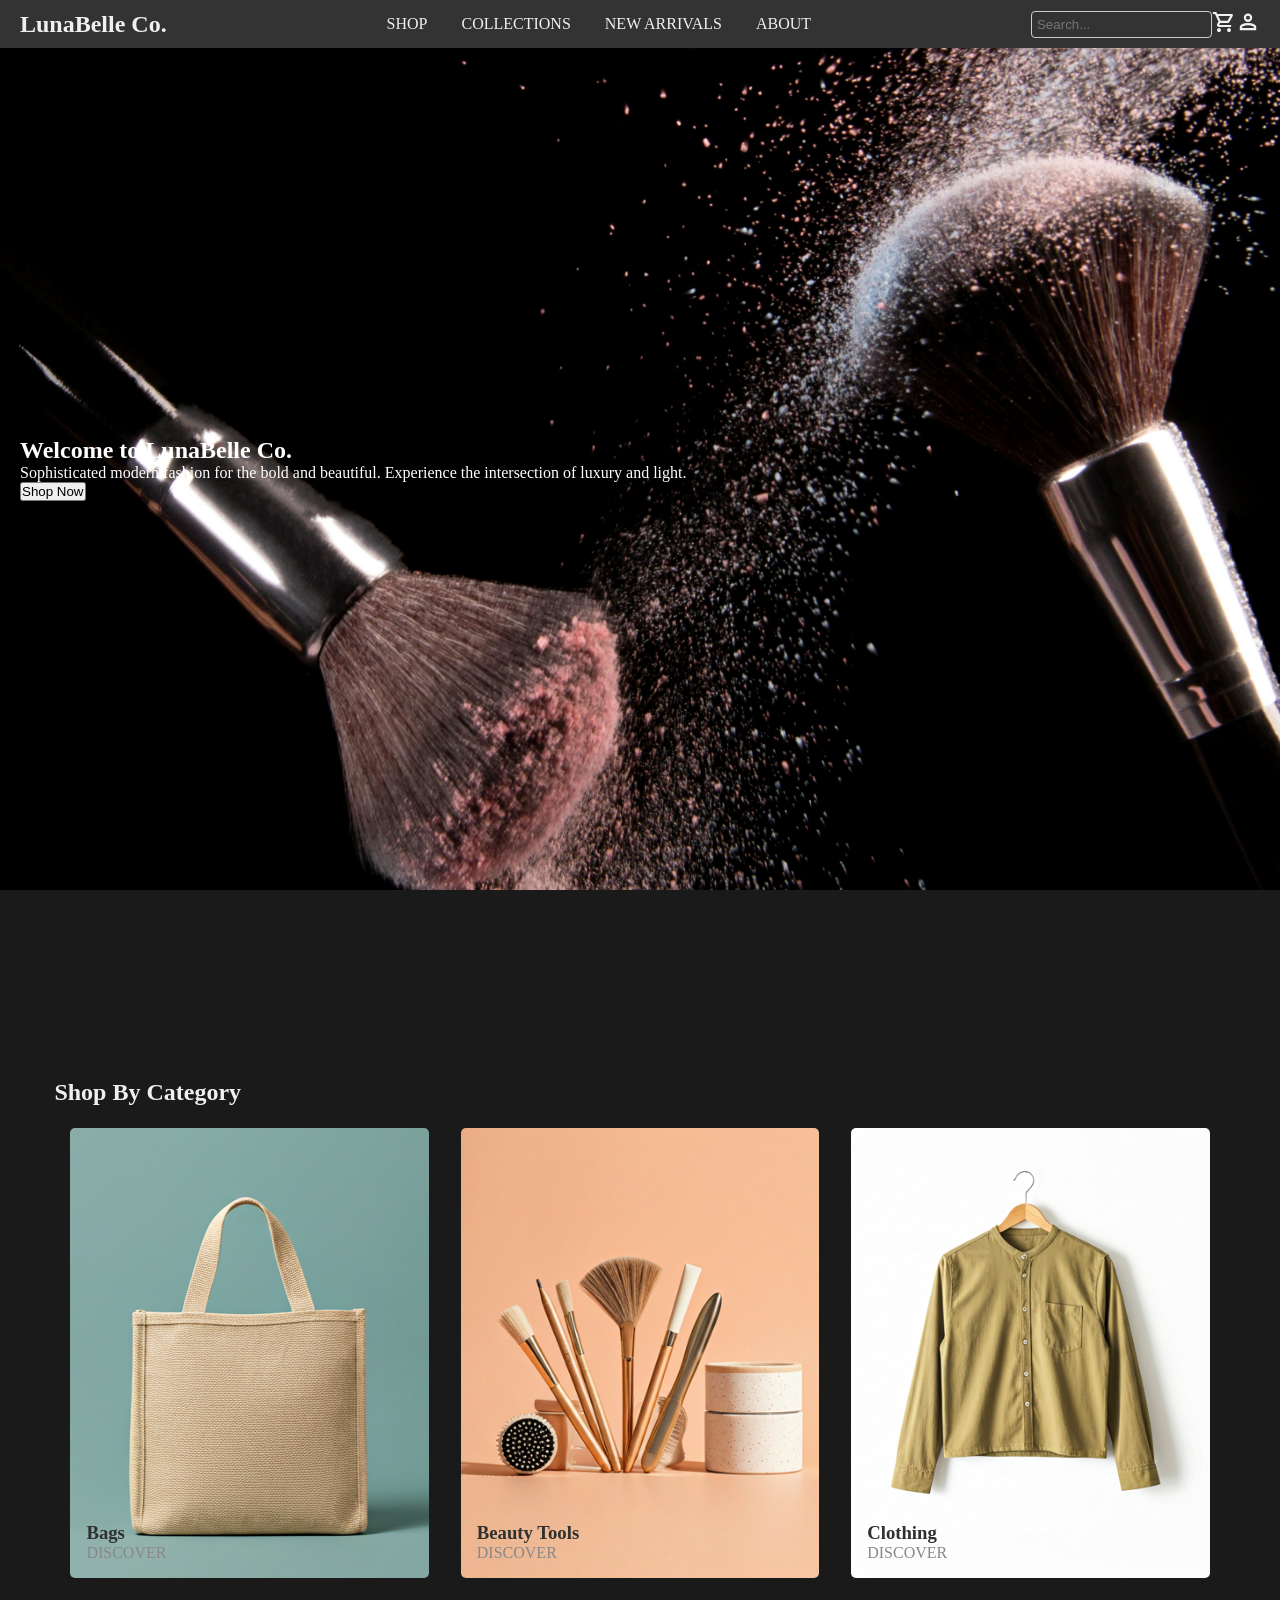
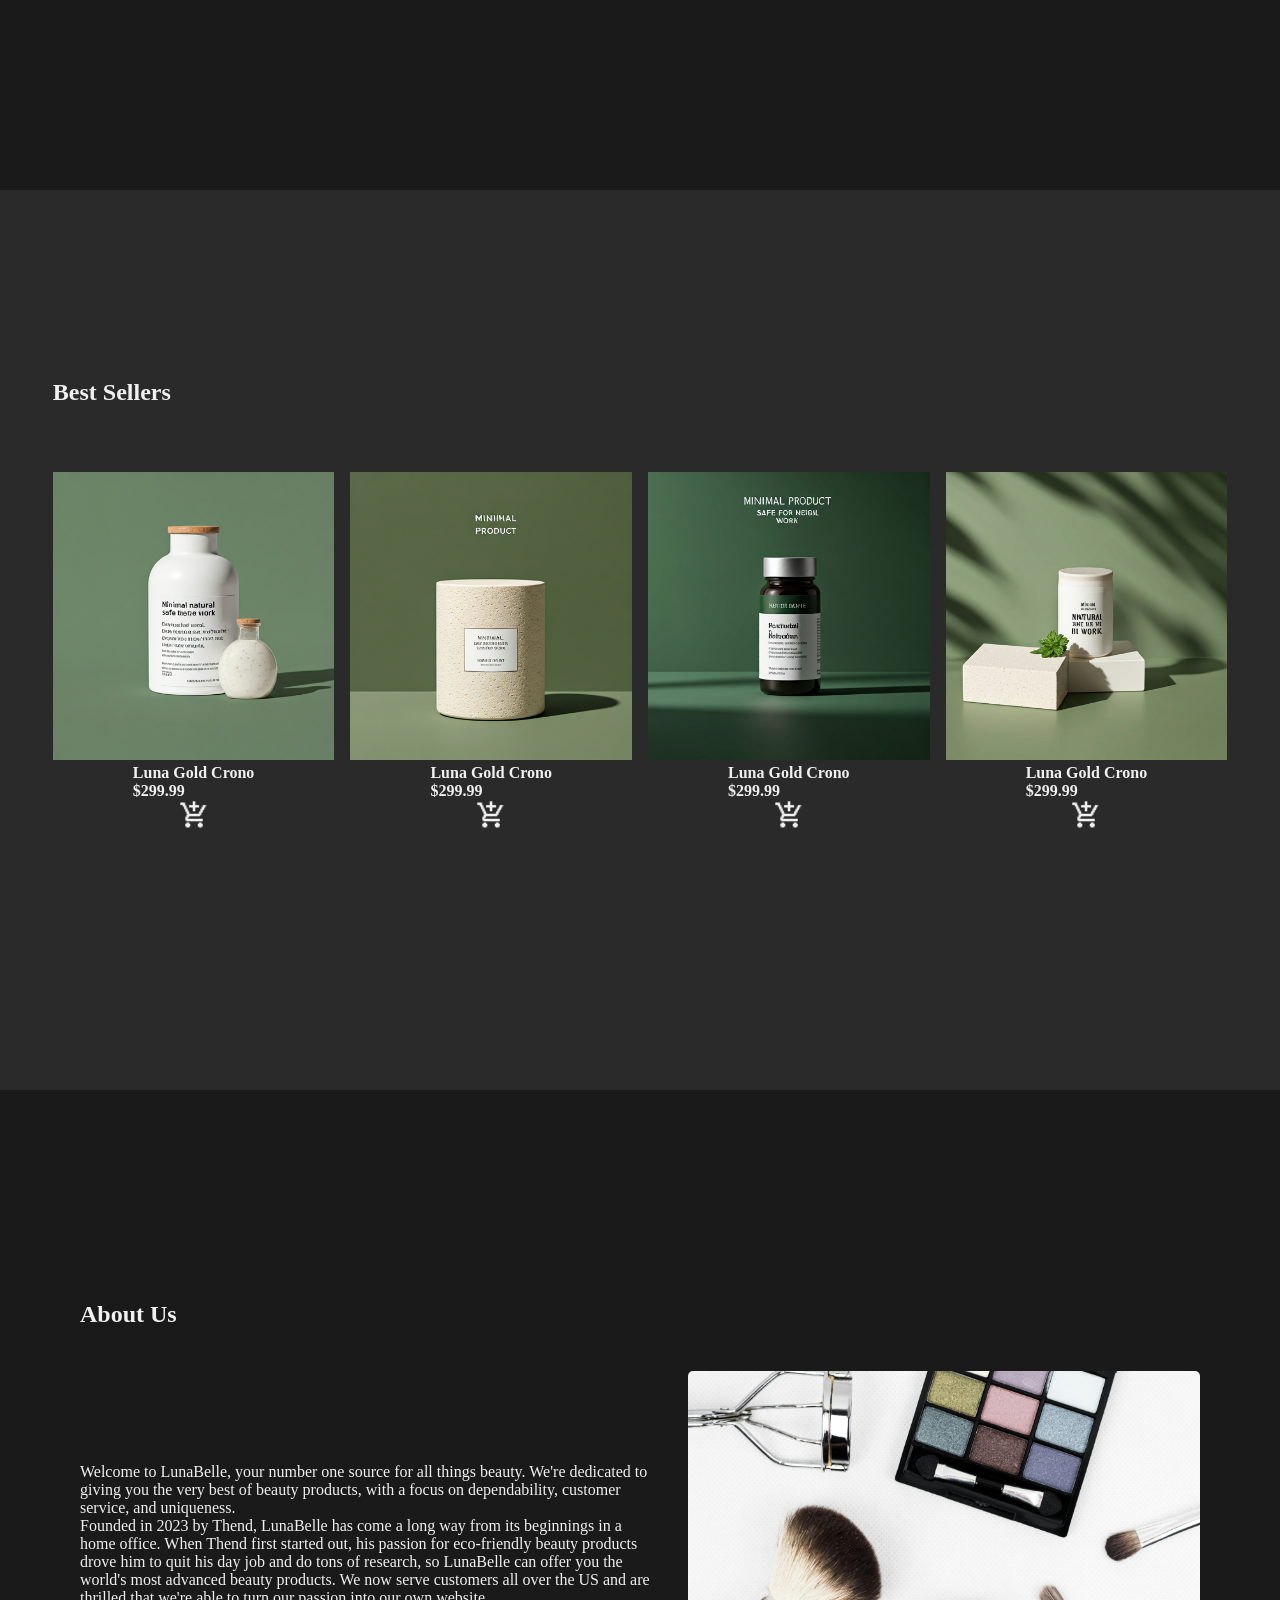
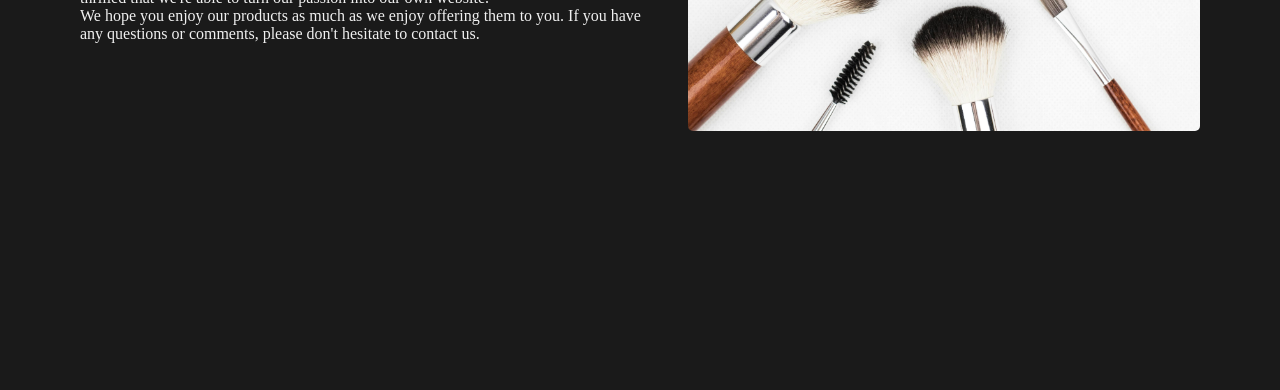
==== commit 4d595bae: "Refactor code structure for improved readability and maintainability" ====
--- a/frontend/index.html
+++ b/frontend/index.html
@@ -146,6 +146,22 @@
             </div>
         </div>
     </section>
+    <section id="about">
+        <div class="label">
+            <h2>About Us</h2>
+            <div class="aboutInfo">
+                <div class="aboutContext">
+                    <p>Welcome to LunaBelle, your number one source for all things beauty. We're dedicated to giving you the very best of beauty products, with a focus on dependability, customer service, and uniqueness.</p>
+                    <p>Founded in 2023 by Thend, LunaBelle has come a long way from its beginnings in a home office. When Thend first started out, his passion for eco-friendly beauty products drove him to quit his day job and do tons of research, so LunaBelle can offer you the world's most advanced beauty products. We now serve customers all over the US and are thrilled that we're able to turn our passion into our own website.</p>
+                    <p>We hope you enjoy our products as much as we enjoy offering them to you. If you have any questions or comments, please don't hesitate to contact us.</p>
+                </div>
+                <div class="aboutImg">
+                    <img src="src/aboutimg.jpg" alt="">
+                </div>
+            </div>
+         </div>   
+
+    </section>
     
 </body>
 </html>
--- a/frontend/style.css
+++ b/frontend/style.css
@@ -239,4 +239,34 @@
 #cartbtn img{
     width: 30px;
     height: 30px;
+}
+
+#about{
+    height: 100dvh;
+    display: flex;
+    flex-direction: column;
+    justify-content: center;
+    align-items: center;
+    background-color: #1A1A1A;
+}
+.aboutInfo{
+    display: flex;
+    justify-content: space-between;
+    gap: 2rem;
+    align-items: center;
+    width: 100%;
+}
+.aboutContext{
+    display: flex;
+    flex-direction: column;
+    align-items: start;
+    justify-content: center;
+    height: 50dvh;
+    width: 45dvw;
+    color: #f0f0f0;
+}
+.aboutImg img{
+    width: 40dvw;
+    height: 40dvh;
+    border-radius: 5px;
 }
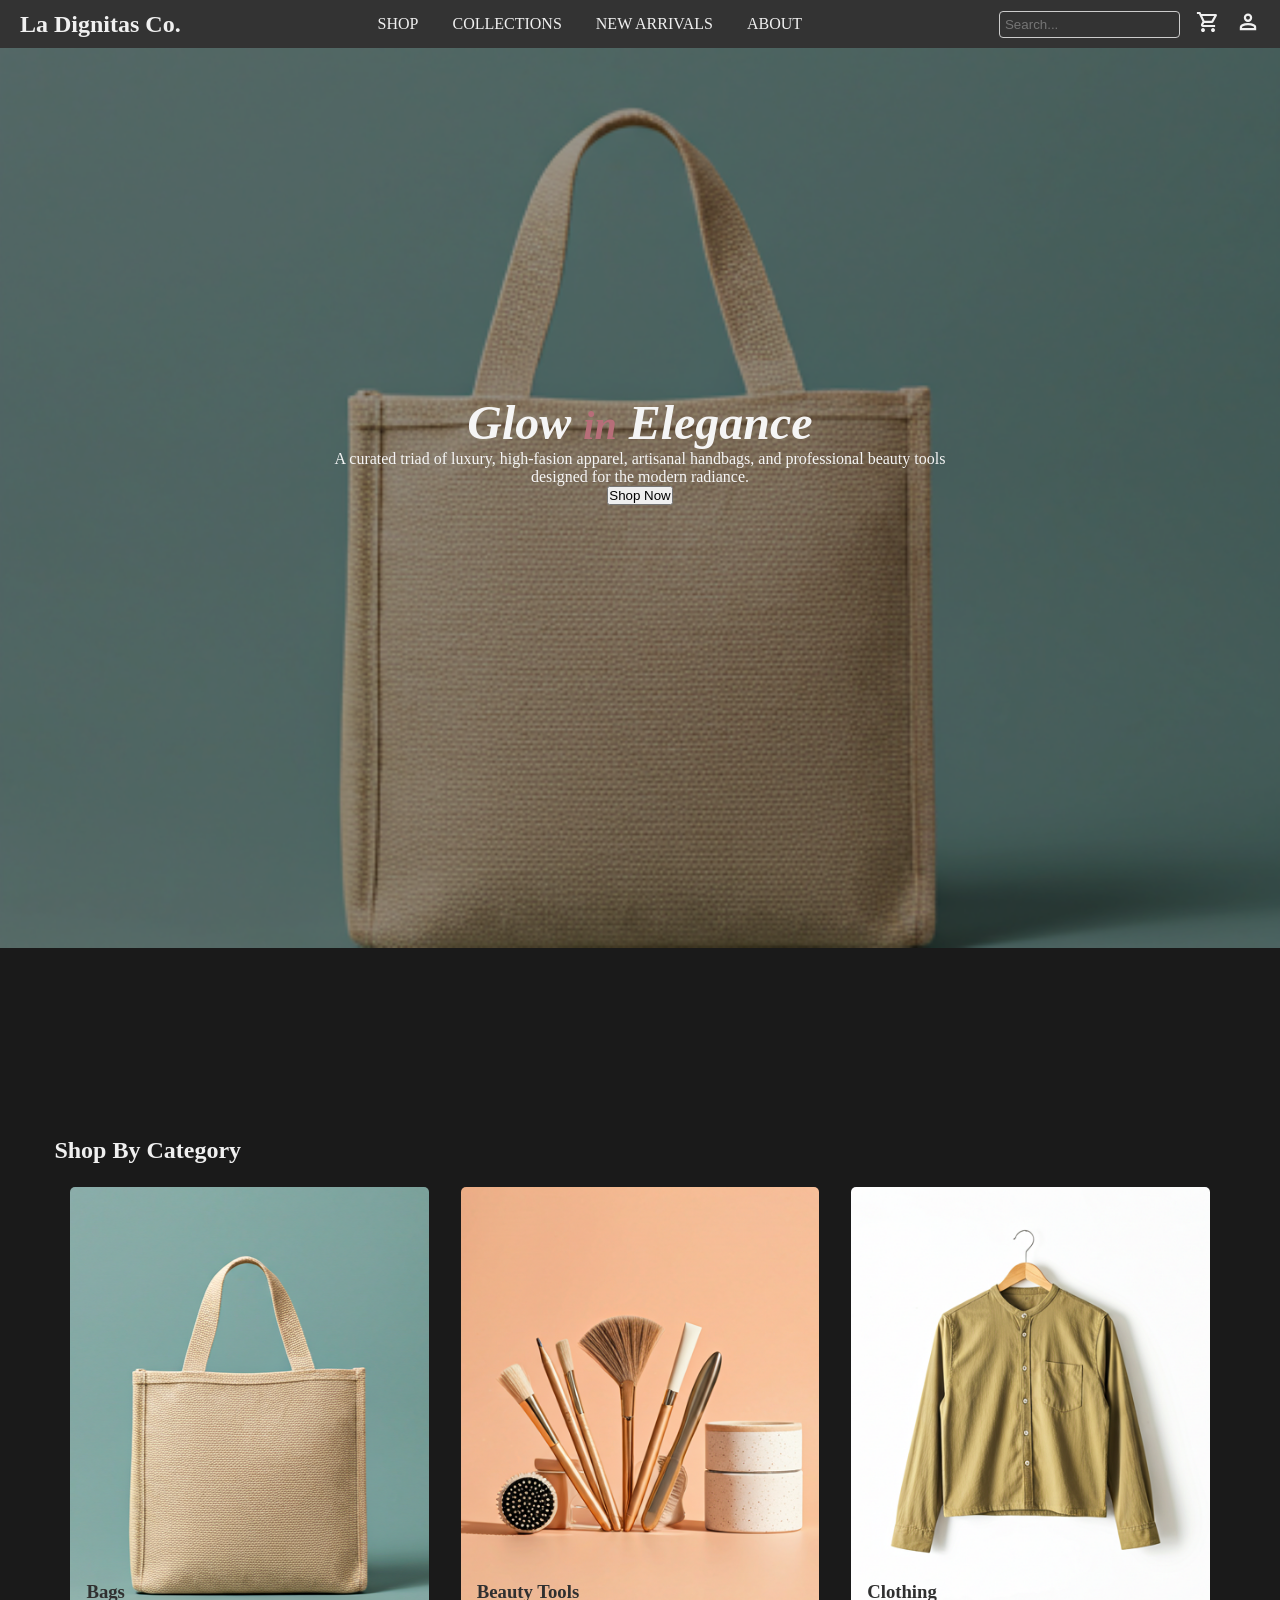
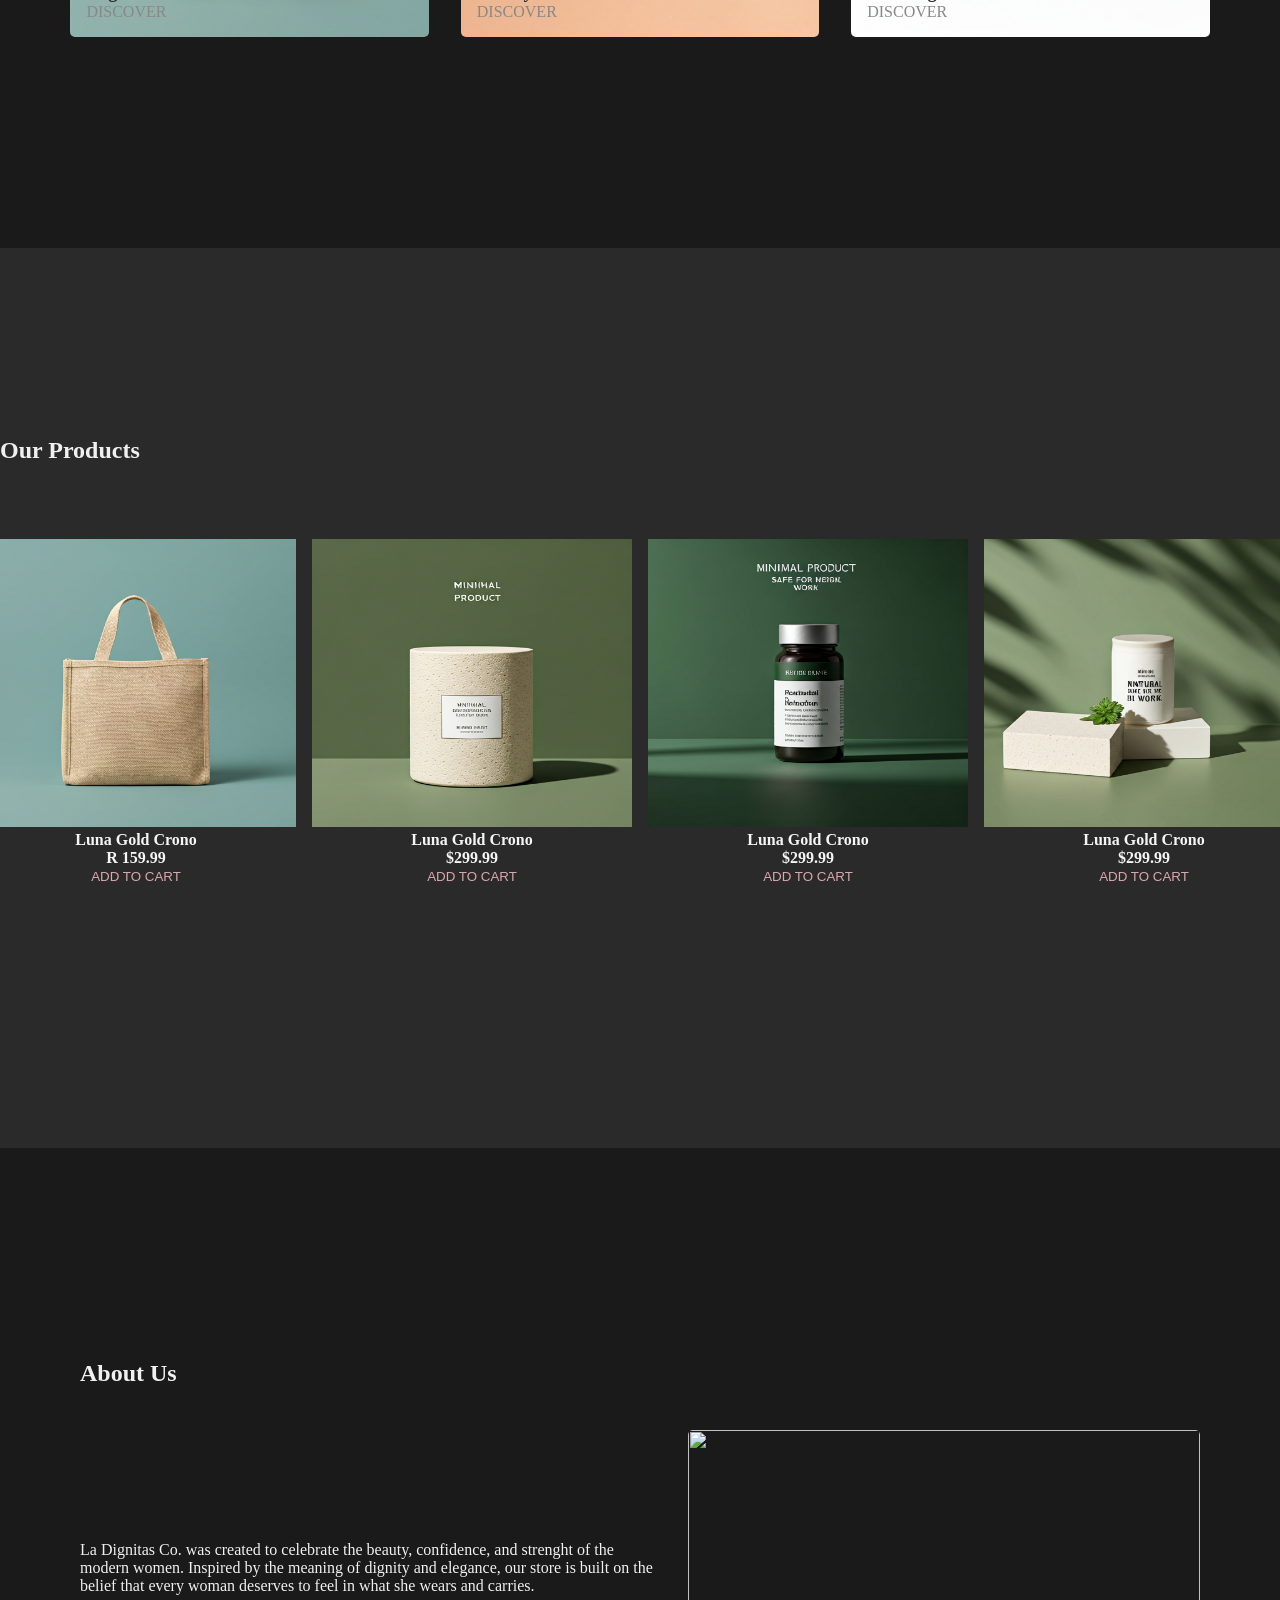
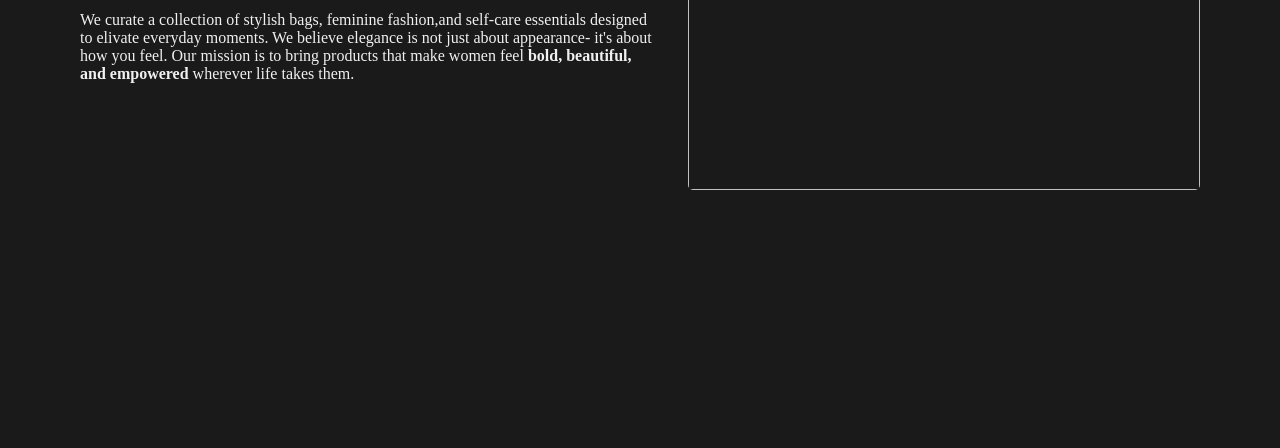
==== commit 1c899de8: "Add files via upload" ====
--- a/frontend/index.html
+++ b/frontend/index.html
@@ -4,13 +4,13 @@
     <meta charset="UTF-8">
     <meta name="viewport" content="width=device-width, initial-scale=1.0">
     <link rel="stylesheet" href="style.css">
-    <title>LunaBelle Co.</title>
+    <title>La Dignitas Co.</title>
 </head>
 <body>
 
     <header>
         <nav>
-            <div class="logo">LunaBelle Co.</div>
+            <div class="logo">La Dignitas Co.</div>
             <div class="navItems">
                 <a href="#shop">SHOP</a>
                 <a href="#">COLLECTIONS</a>
@@ -23,6 +23,7 @@
                 </div>
                 <a href="#cart">
                     <img src="src/icons/cart.svg" alt="">
+                    <P id="cartCount"></P>
                 </a>
                 <a href="#">
                     <img src="src/icons/profile.svg" alt="">
@@ -31,12 +32,29 @@
             </div>
         </nav>
     </header>
+
     <section id="hero-section">
-        <div class="hero-content"><h1>Welcome to LunaBelle Co.</h1>
-        <p>Sophisticated modern fashion for the bold and beautiful. Experience the intersection of luxury and light.</p>
+        <div id="heroSliders">
+            <div class="slides">
+                <div class="slide">
+                    <img src="src/category1.png" alt="" width="1920px" height="1080px">
+                </div>
+        
+                <div class="slide">
+                    <img src="src/perfume.jpg" alt="" width="1920px" height="1080px">
+                </div>
+            </div>
         </div>
+        <div class="hero-content">
+        <h1>Glow <span>in</span> Elegance</h1>
+        <p>A curated triad of luxury, high-fasion apparel,
+        artisanal handbags, and professional beauty tools
+        designed for the modern radiance.</p>
         <button id="shopNow">Shop Now</button>
+        </div>
+        
     </section>
+
     <section id="shop">
         <div class="label">
             <h2>Shop By Category</h2>
@@ -76,22 +94,22 @@
     </section>
     <section id="bestSeller">
         <div class="label">
-            <h2>Best Sellers</h2>
+            <h2>Our Products</h2>
             <div class="best-sellers">
                 <div class="bestProduct">
                     <div class="bestimg">
-                        <img src="src/best1.png" alt="">
+                        <img src="src/category1.png" alt="">
                     </div>
                     <div class="bestdetails">
                         <div class="title">
                             <p>Luna Gold Crono</p>
                         </div>
                         <div class="price">
-                            <p>$299.99</p>
+                            <p>R 159.99</p>
                         </div>
                     </div>
                     <div class="addToCart">
-                        <button id="cartbtn"><img src="src/icons/add-cart.png" alt=""></button>
+                        <button id="cartbtn">ADD TO CART</button>
                     </div>
                 </div>
                 
@@ -108,7 +126,7 @@
                         </div>
                     </div>
                     <div class="addToCart">
-                        <button id="cartbtn"><img src="src/icons/add-cart.png" alt=""></button>
+                        <button id="cartbtn">ADD TO CART</button>
                     </div>
                 </div>
                 <div class="bestProduct">
@@ -124,7 +142,7 @@
                         </div>
                     </div>
                     <div class="addToCart">
-                        <button id="cartbtn"><img src="src/icons/add-cart.png" alt=""></button>
+                        <button id="cartbtn">ADD TO CART</button>
                     </div>
                 </div>
                 <div class="bestProduct">
@@ -140,7 +158,7 @@
                         </div>
                     </div>
                     <div class="addToCart">
-                        <button id="cartbtn"><img src="src/icons/add-cart.png" alt=""></button>
+                        <button id="cartbtn">ADD TO CART</button>
                     </div>
                 </div>
             </div>
@@ -151,17 +169,20 @@
             <h2>About Us</h2>
             <div class="aboutInfo">
                 <div class="aboutContext">
-                    <p>Welcome to LunaBelle, your number one source for all things beauty. We're dedicated to giving you the very best of beauty products, with a focus on dependability, customer service, and uniqueness.</p>
-                    <p>Founded in 2023 by Thend, LunaBelle has come a long way from its beginnings in a home office. When Thend first started out, his passion for eco-friendly beauty products drove him to quit his day job and do tons of research, so LunaBelle can offer you the world's most advanced beauty products. We now serve customers all over the US and are thrilled that we're able to turn our passion into our own website.</p>
-                    <p>We hope you enjoy our products as much as we enjoy offering them to you. If you have any questions or comments, please don't hesitate to contact us.</p>
+                    <p>
+                      La Dignitas Co. was created to celebrate the beauty, confidence, and strenght of the modern women. Inspired by the meaning of dignity and elegance, our store is built on the belief that every woman deserves to feel in what she wears and carries.  
+                    </p>
+                    <p>
+                        We curate a collection of stylish bags, feminine fashion,and self-care essentials designed to elivate everyday moments. We believe elegance is not just about appearance- it's about how you feel. Our mission is to bring products that make women feel <strong>bold, beautiful, and empowered</strong> wherever life takes them.
+                    </p>
                 </div>
                 <div class="aboutImg">
-                    <img src="src/aboutimg.jpg" alt="">
+                    <img src="src/logo1.jpg" alt="">
                 </div>
             </div>
          </div>   
 
     </section>
-    
+   <script src="index.js"></script> 
 </body>
 </html>
--- a/frontend/style.css
+++ b/frontend/style.css
@@ -82,6 +82,8 @@
 .searchCart {
     display: flex;
     align-items: center;
+    justify-content: center;
+    gap: 1rem;
 }
 
 .search input {
@@ -91,17 +93,76 @@
     background-color: transparent;
 }
 #hero-section {
-    background-color: #f0f0f0;
-    padding: 50px 20px;
-    display: flex;
-    flex-direction: column;
-    align-items: start;
-    justify-content: center;
-    height: 93.5dvh;
-    background-image: url(src/hero-bg.jpg);
-    background-size: cover;
-    background-position: center;
-    color: white;
+   height: 100dvh;
+   width: 100dvw;
+}
+
+#heroSliders{
+    width: 100dvw;
+    height: 100dvh;
+    overflow: hidden;
+    position: relative;
+}
+#heroSliders::before{
+    content: "";
+    position: absolute;
+    width: 100%;
+    height: 100%;
+    background: rgba(0,0,0,0.4);
+    z-index: 5;
+}
+.slides{
+    display: flex;
+    width: 200dvw;
+    animation: slide 10s infinite ease-in-out;
+}
+.slide{
+    height: 100dvh;
+    width: 100dvw;
+    flex-shrink: 0;
+}
+.slide img{
+    width: 100%;
+    height: 100%;
+    object-fit: cover;
+}
+.hero-content{
+    position: absolute;
+    top: 50%;
+    left: 50%;
+    transform: translate(-50%,-50%);
+    color: var(--color-text-primary);
+    text-align: center;
+    z-index: 10;
+    width: 50dvw;
+}
+.hero-content h1{
+    font-size: 3rem;
+    font-style: italic;
+}
+.hero-content h1 span{
+    font-size: 2.5rem;
+    color: var(--color-primary);
+}
+
+@keyframes slide {
+    0%{
+        transform: translateX(0);
+    }
+    50%{
+        transform: translateX(0);
+    }
+    55%{
+        transform: translateX(-100dvw);
+    }
+    95%{
+        transform: translateX(-100dvw);
+    }
+    100%{
+        transform: translateX(0);
+    }
+   
+    
 }
 #shop{
     height: 100dvh;
@@ -198,11 +259,13 @@
 
 }
 #bestSeller{
-    height: 100dvh;
+    overflow: hidden;
+    height: 100dvh;
+    width: 100dvw;
     display: flex;
     flex-direction: column;
     flex-wrap: wrap;
-    justify-content: space-evenly;
+    justify-content: center;
     align-items: center;
     background-color: #2A2A2A;
 }
@@ -211,6 +274,7 @@
     align-items: center;
     justify-content: center;
     height: 55dvh;
+    width: 100dvw;
     gap: 1rem;
 }
 .bestProduct{
@@ -218,28 +282,28 @@
     flex-direction: column;
     justify-content: center;
     align-items: center;
+    outline: 3px solid var(--color-border);
 }
 .bestProduct img{
-    width: 22dvw;
+    width: 25dvw;
     height: 32dvh;
 }
 .bestdetails{
     display: flex;
     flex-direction: column;
     justify-content: center;
-    align-items: start;
-    color: #f0f0f0;
+    align-items: center;
+    color: var(--color-text-primary);
     font-weight: bold;
+    font-size: 16px;
 }
 #cartbtn{
-    background-color: transparent;
-    border: none;
-
-}
-#cartbtn img{
-    width: 30px;
-    height: 30px;
-}
+    background-color:transparent;
+    border: var(--color-border) 1px solid;
+    color: var(--color-primary-light);
+
+}
+
 
 #about{
     height: 100dvh;
@@ -261,12 +325,119 @@
     flex-direction: column;
     align-items: start;
     justify-content: center;
+    gap: 1rem;
     height: 50dvh;
     width: 45dvw;
     color: #f0f0f0;
 }
 .aboutImg img{
-    width: 40dvw;
-    height: 40dvh;
+    width: 40vw;
+    height: 40vh;
     border-radius: 5px;
+}
+@media screen and (max-width: 768px) {
+    
+    header{
+        background-color: #333;
+        padding: 10px 20px;
+        position: sticky;
+        top: 0;
+        width: 100%;
+        z-index: 1000;
+    }
+    nav{
+        display: flex;
+        align-items: center;
+        justify-content: space-between;
+    }
+    .navItems, .search{
+        display: none;
+    }
+    body{
+        overflow-x: hidden;
+    }
+    .logo{
+        font-size: 16px;
+    }
+    .search{
+        display: none;
+    }
+   
+
+    .best-sellers{
+        overflow: hidden;
+        display: flex;
+        flex-wrap: wrap;
+        align-items: center;
+        justify-content: center;
+
+    }
+    .categories{
+        display: flex;
+        flex-direction: column;
+        gap: 1rem;
+
+    }
+    .categoryCard1, .categoryCard2, .categoryCard3{
+        width: 80vw;
+        height: 30vh;
+    }
+    #bestSeller{
+        overflow: hidden;
+        height: 100vh;
+        width: 100vw;
+        display: flex;
+        flex-direction: column;
+        align-items: center;
+        background-color: #2A2A2A;
+    }
+    .best-sellers{
+        display: flex;
+        align-items: center;
+        justify-content: center;
+        height: 90vh;
+        flex-wrap: wrap;
+    }
+    .bestProduct img{
+        height: 20dvh;
+        width: 20dvw;
+    }
+
+    #about{
+        height: 100dvh;
+        width: 100dvw;
+        overflow: hidden;
+        display: flex;
+        flex-direction: column;
+        justify-content: center;
+        align-items: center;
+        
+    }
+
+    .aboutInfo{
+        display: flex;
+        flex-direction: column-reverse;
+        align-items: center;
+        justify-content: center;
+        gap: 1rem;
+        width: 70dvw;
+        height: 90dvh;
+
+    }
+    .aboutContext{
+        display: flex;
+        flex-direction: column;
+        align-items: center;
+        justify-content: center;
+        height: 50dvh;
+        width: 70dvw;
+        text-align: center;
+        font-size: 14px;
+        
+
+    }
+    .aboutImg img{
+        width: 80dvw;
+        height: 30dvh;
+    }
 }
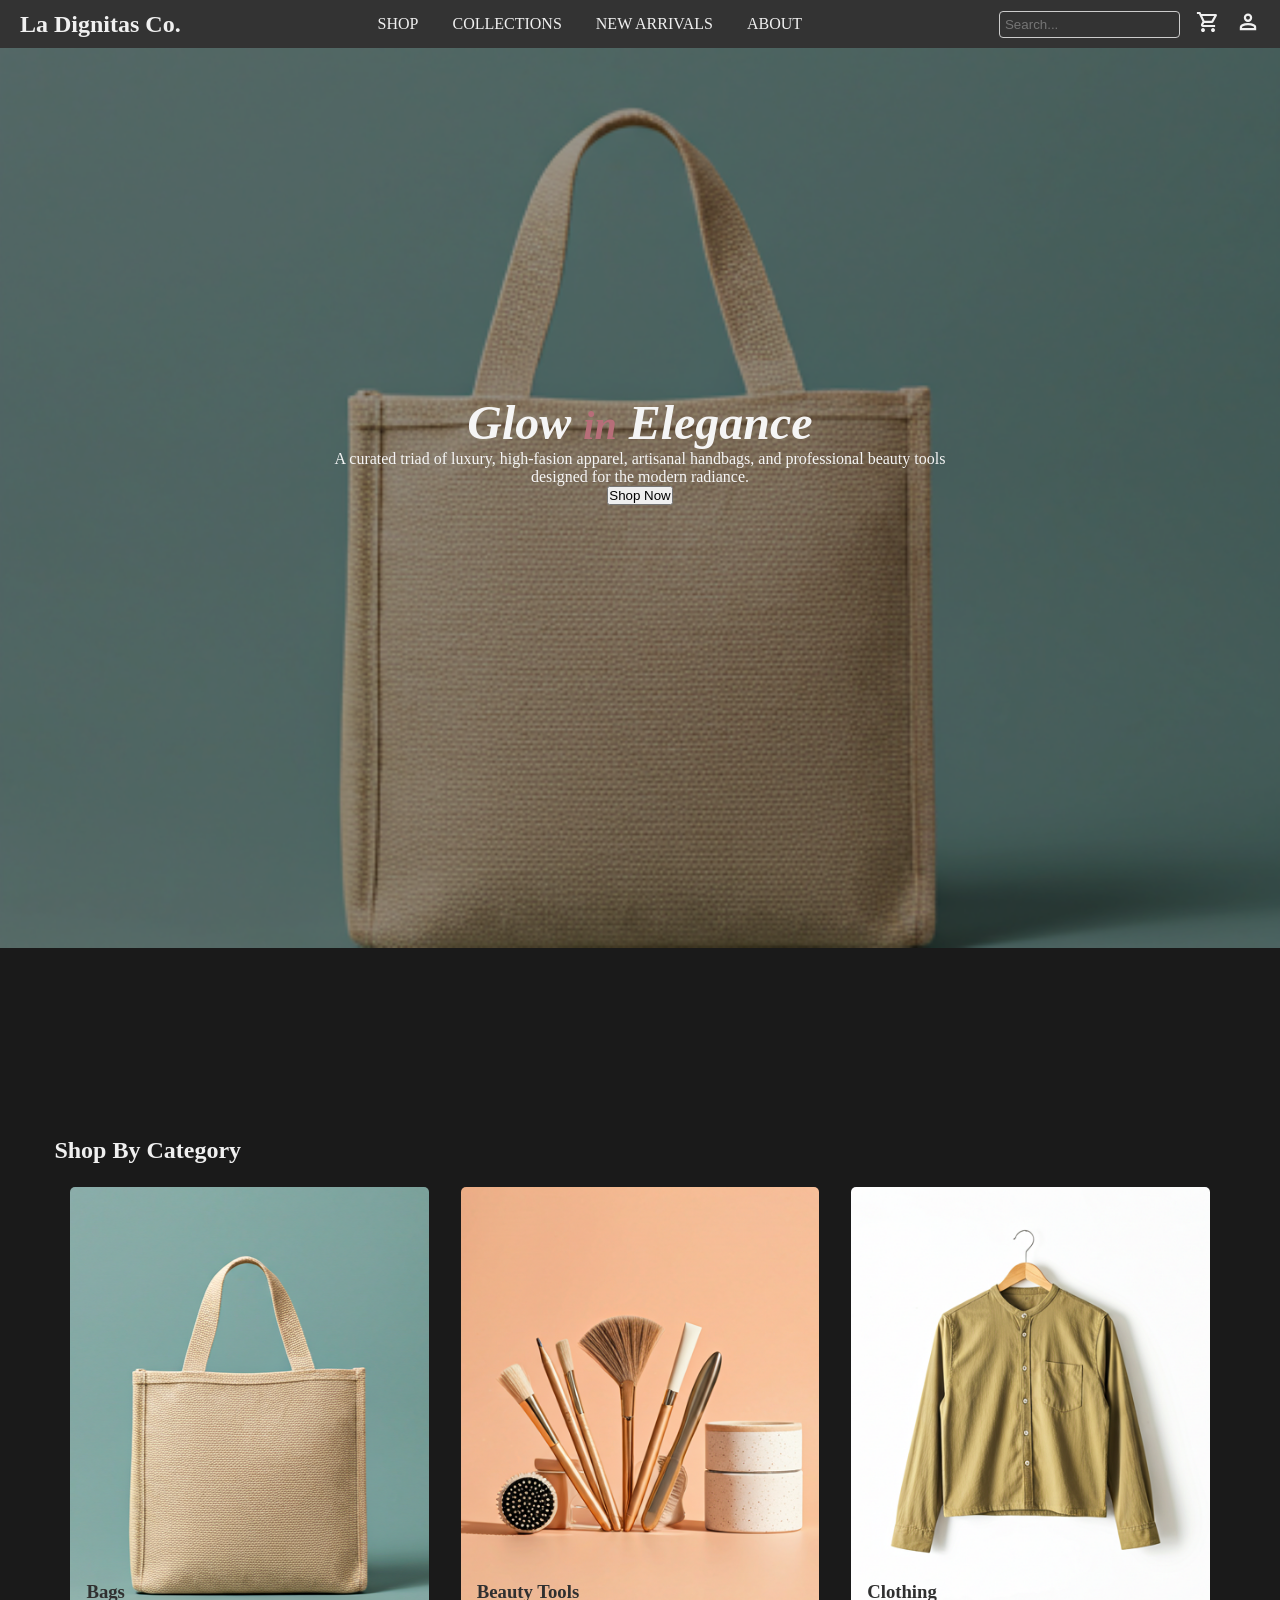
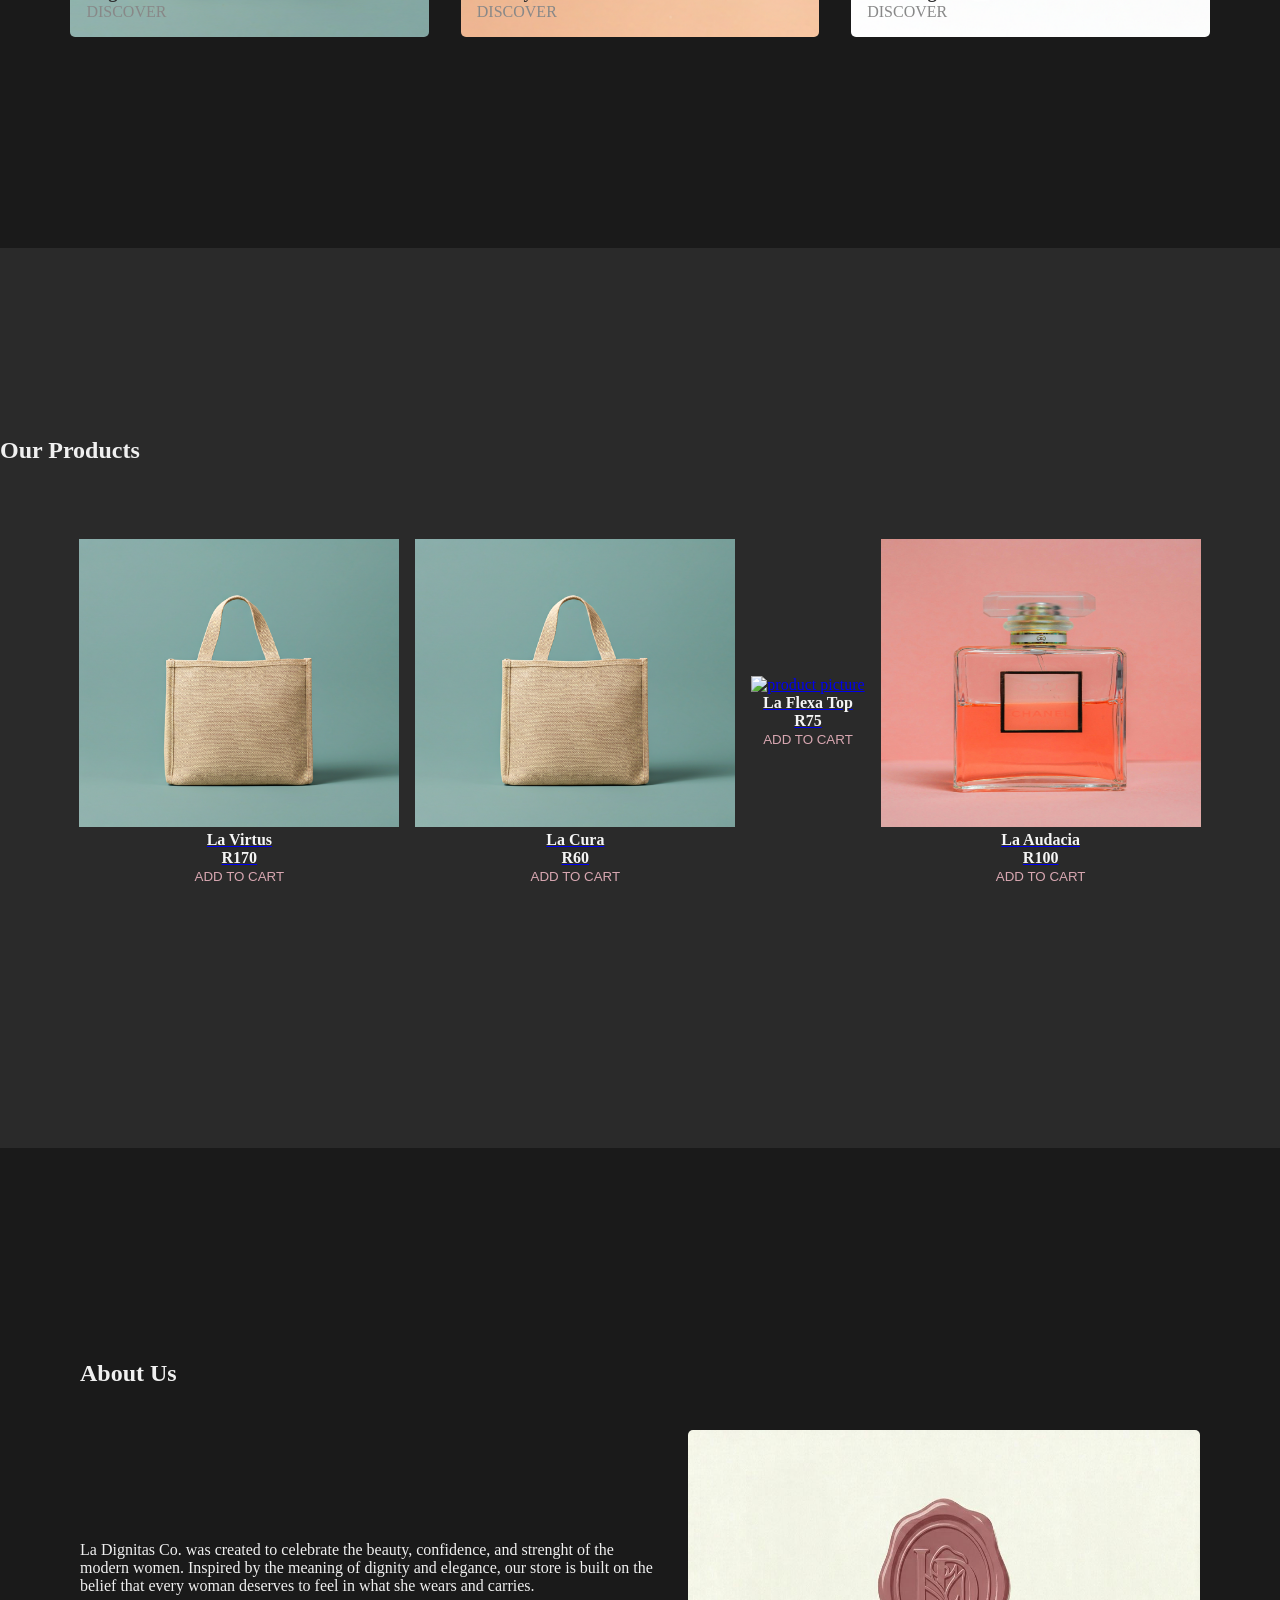
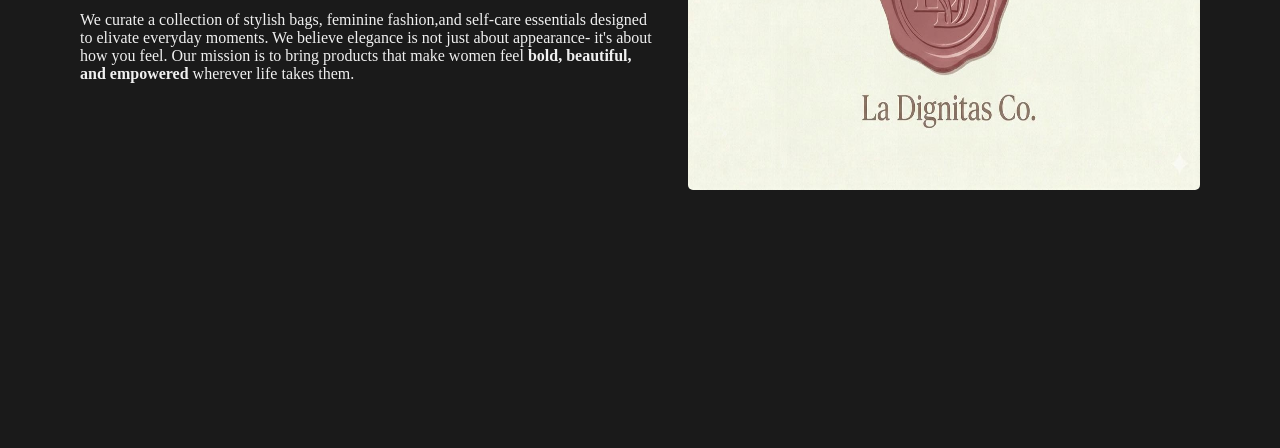
==== commit 0118227a: "Add files via upload" ====
--- a/frontend/index.html
+++ b/frontend/index.html
@@ -95,72 +95,8 @@
     <section id="bestSeller">
         <div class="label">
             <h2>Our Products</h2>
-            <div class="best-sellers">
-                <div class="bestProduct">
-                    <div class="bestimg">
-                        <img src="src/category1.png" alt="">
-                    </div>
-                    <div class="bestdetails">
-                        <div class="title">
-                            <p>Luna Gold Crono</p>
-                        </div>
-                        <div class="price">
-                            <p>R 159.99</p>
-                        </div>
-                    </div>
-                    <div class="addToCart">
-                        <button id="cartbtn">ADD TO CART</button>
-                    </div>
-                </div>
+            <div class="productContainer">
                 
-                <div class="bestProduct">
-                    <div class="bestimg">
-                        <img src="src/best2.png" alt="">
-                    </div>
-                    <div class="bestdetails">
-                        <div class="title">
-                            <p>Luna Gold Crono</p>
-                        </div>
-                        <div class="price">
-                            <p>$299.99</p>
-                        </div>
-                    </div>
-                    <div class="addToCart">
-                        <button id="cartbtn">ADD TO CART</button>
-                    </div>
-                </div>
-                <div class="bestProduct">
-                    <div class="bestimg">
-                        <img src="src/best3.png" alt="">
-                    </div>
-                    <div class="bestdetails">
-                        <div class="title">
-                            <p>Luna Gold Crono</p>
-                        </div>
-                        <div class="price">
-                            <p>$299.99</p>
-                        </div>
-                    </div>
-                    <div class="addToCart">
-                        <button id="cartbtn">ADD TO CART</button>
-                    </div>
-                </div>
-                <div class="bestProduct">
-                    <div class="bestimg">
-                        <img src="src/best4.png" alt="">
-                    </div>
-                    <div class="bestdetails">
-                        <div class="title">
-                            <p>Luna Gold Crono</p>
-                        </div>
-                        <div class="price">
-                            <p>$299.99</p>
-                        </div>
-                    </div>
-                    <div class="addToCart">
-                        <button id="cartbtn">ADD TO CART</button>
-                    </div>
-                </div>
             </div>
         </div>
     </section>
--- a/frontend/style.css
+++ b/frontend/style.css
@@ -52,6 +52,7 @@
     scroll-behavior: smooth;
 
 }
+/* landing page styling*/
 
 header {
     background-color: #333;
@@ -269,7 +270,7 @@
     align-items: center;
     background-color: #2A2A2A;
 }
-.best-sellers{
+.productContainer{
     display: flex;
     align-items: center;
     justify-content: center;
@@ -277,18 +278,18 @@
     width: 100dvw;
     gap: 1rem;
 }
-.bestProduct{
+.productCard{
     display: flex;
     flex-direction: column;
     justify-content: center;
     align-items: center;
     outline: 3px solid var(--color-border);
 }
-.bestProduct img{
+.productCard img{
     width: 25dvw;
     height: 32dvh;
 }
-.bestdetails{
+.productDetails{
     display: flex;
     flex-direction: column;
     justify-content: center;
@@ -335,8 +336,10 @@
     height: 40vh;
     border-radius: 5px;
 }
+/*Product page styling*/
+
 @media screen and (max-width: 768px) {
-    
+    /*landing page styling*/
     header{
         background-color: #333;
         padding: 10px 20px;
@@ -379,9 +382,11 @@
 
     }
     .categoryCard1, .categoryCard2, .categoryCard3{
-        width: 80vw;
+        width: 85vw;
         height: 30vh;
-    }
+        background-position: center;
+    }
+
     #bestSeller{
         overflow: hidden;
         height: 100vh;
@@ -391,14 +396,14 @@
         align-items: center;
         background-color: #2A2A2A;
     }
-    .best-sellers{
+    .productContainer{
         display: flex;
         align-items: center;
         justify-content: center;
         height: 90vh;
         flex-wrap: wrap;
     }
-    .bestProduct img{
+    .productCard img{
         height: 20dvh;
         width: 20dvw;
     }
